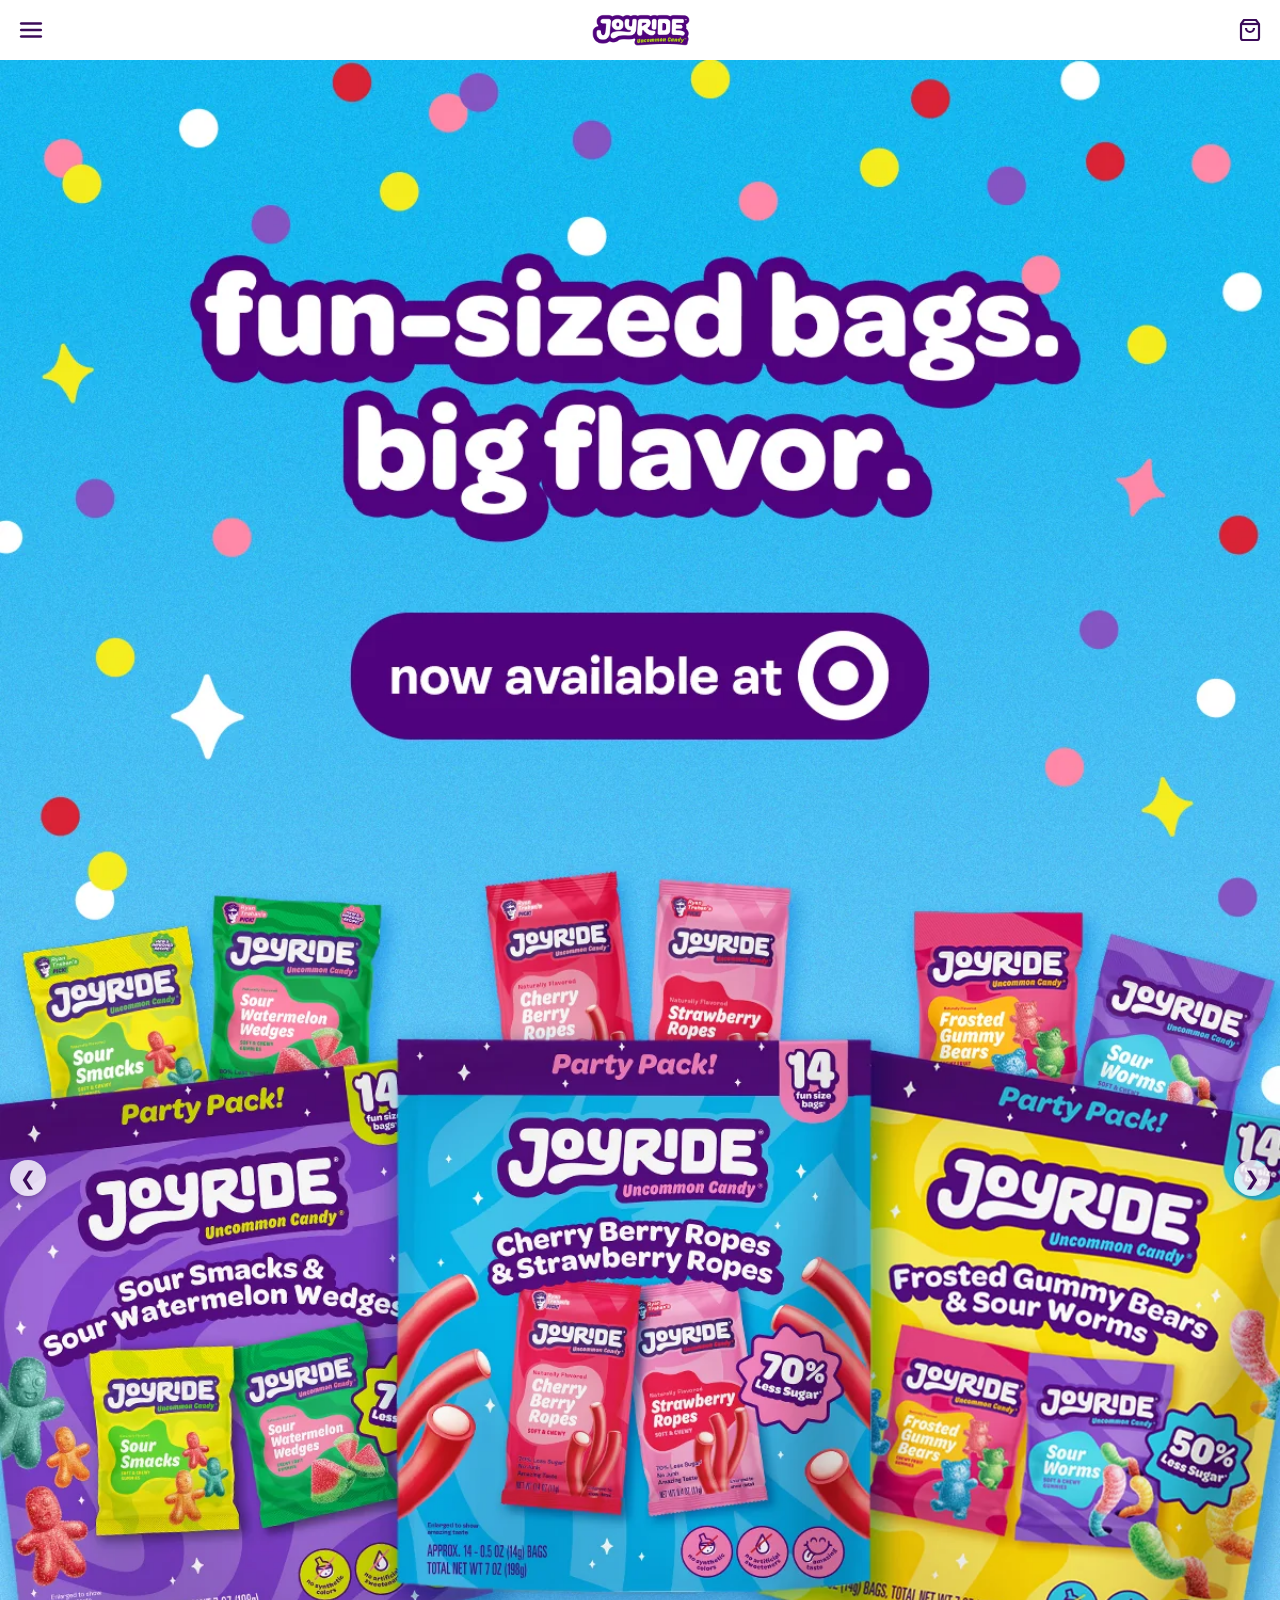
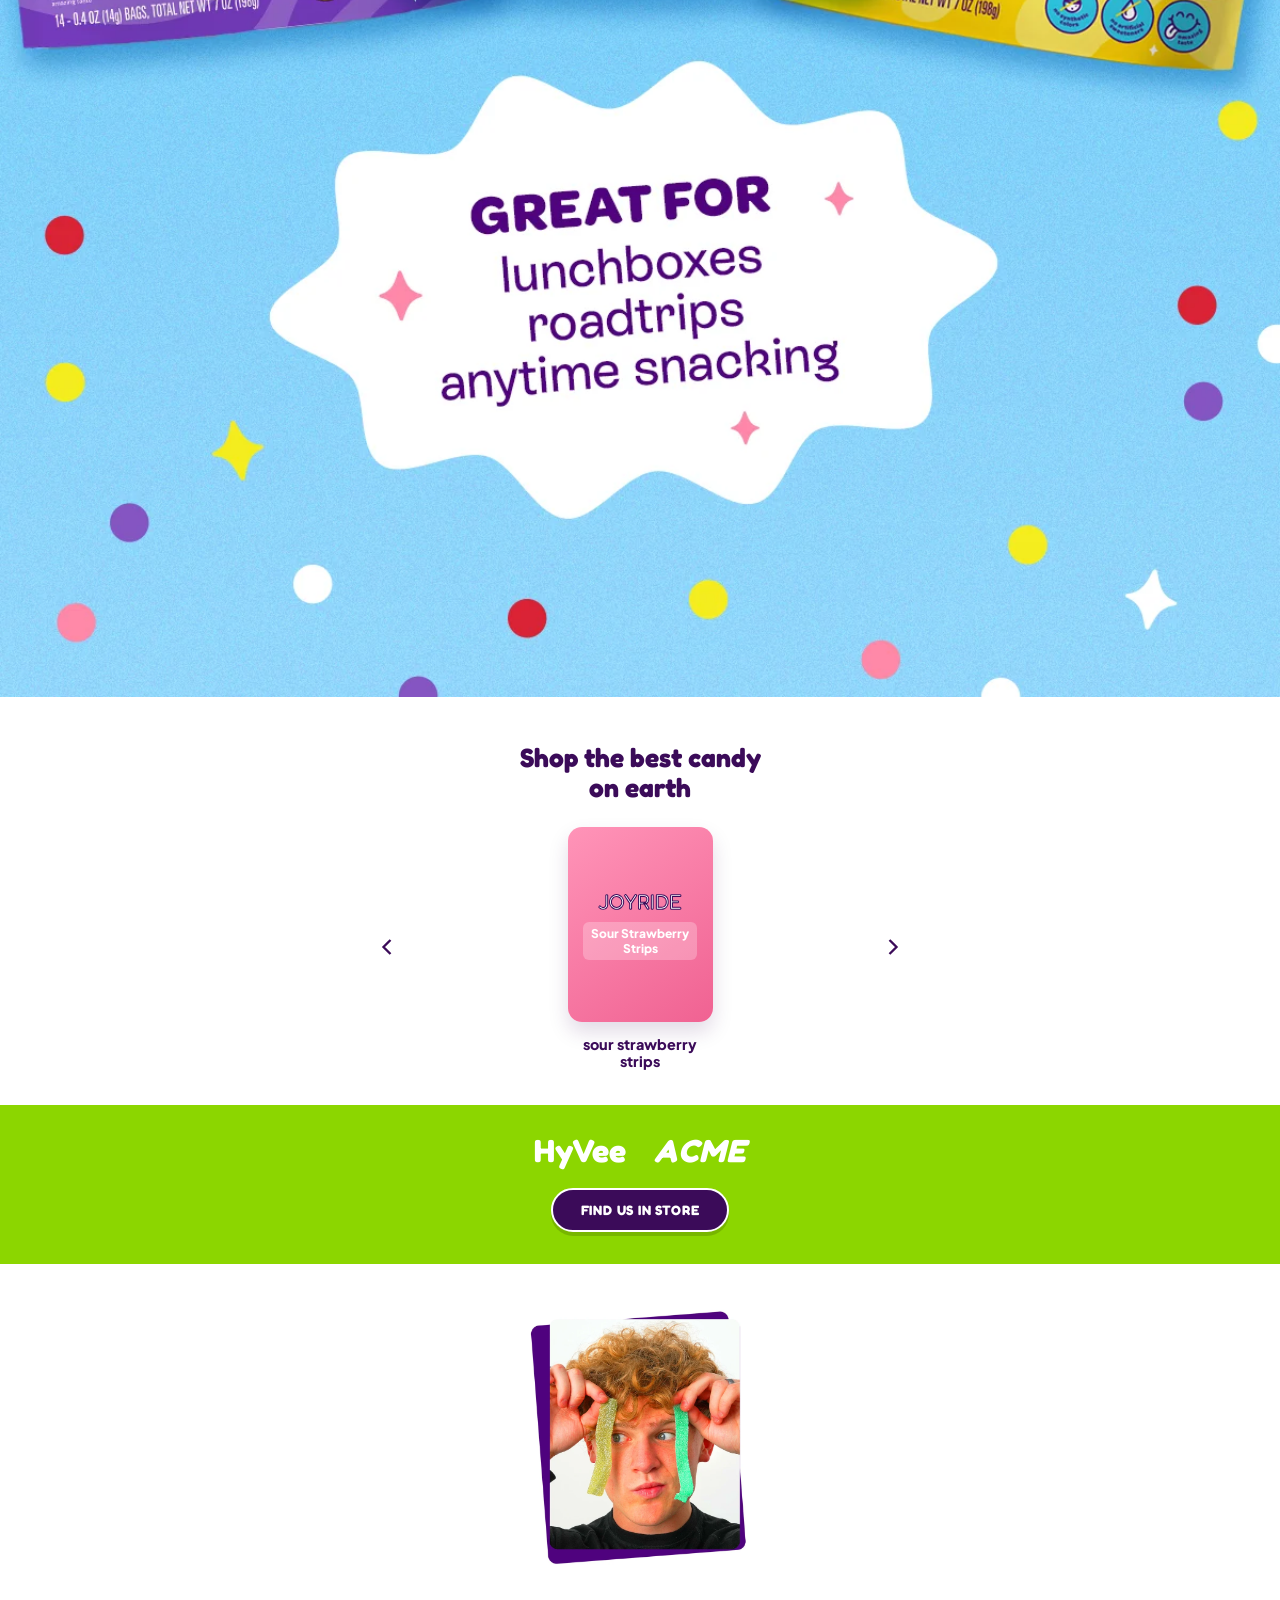
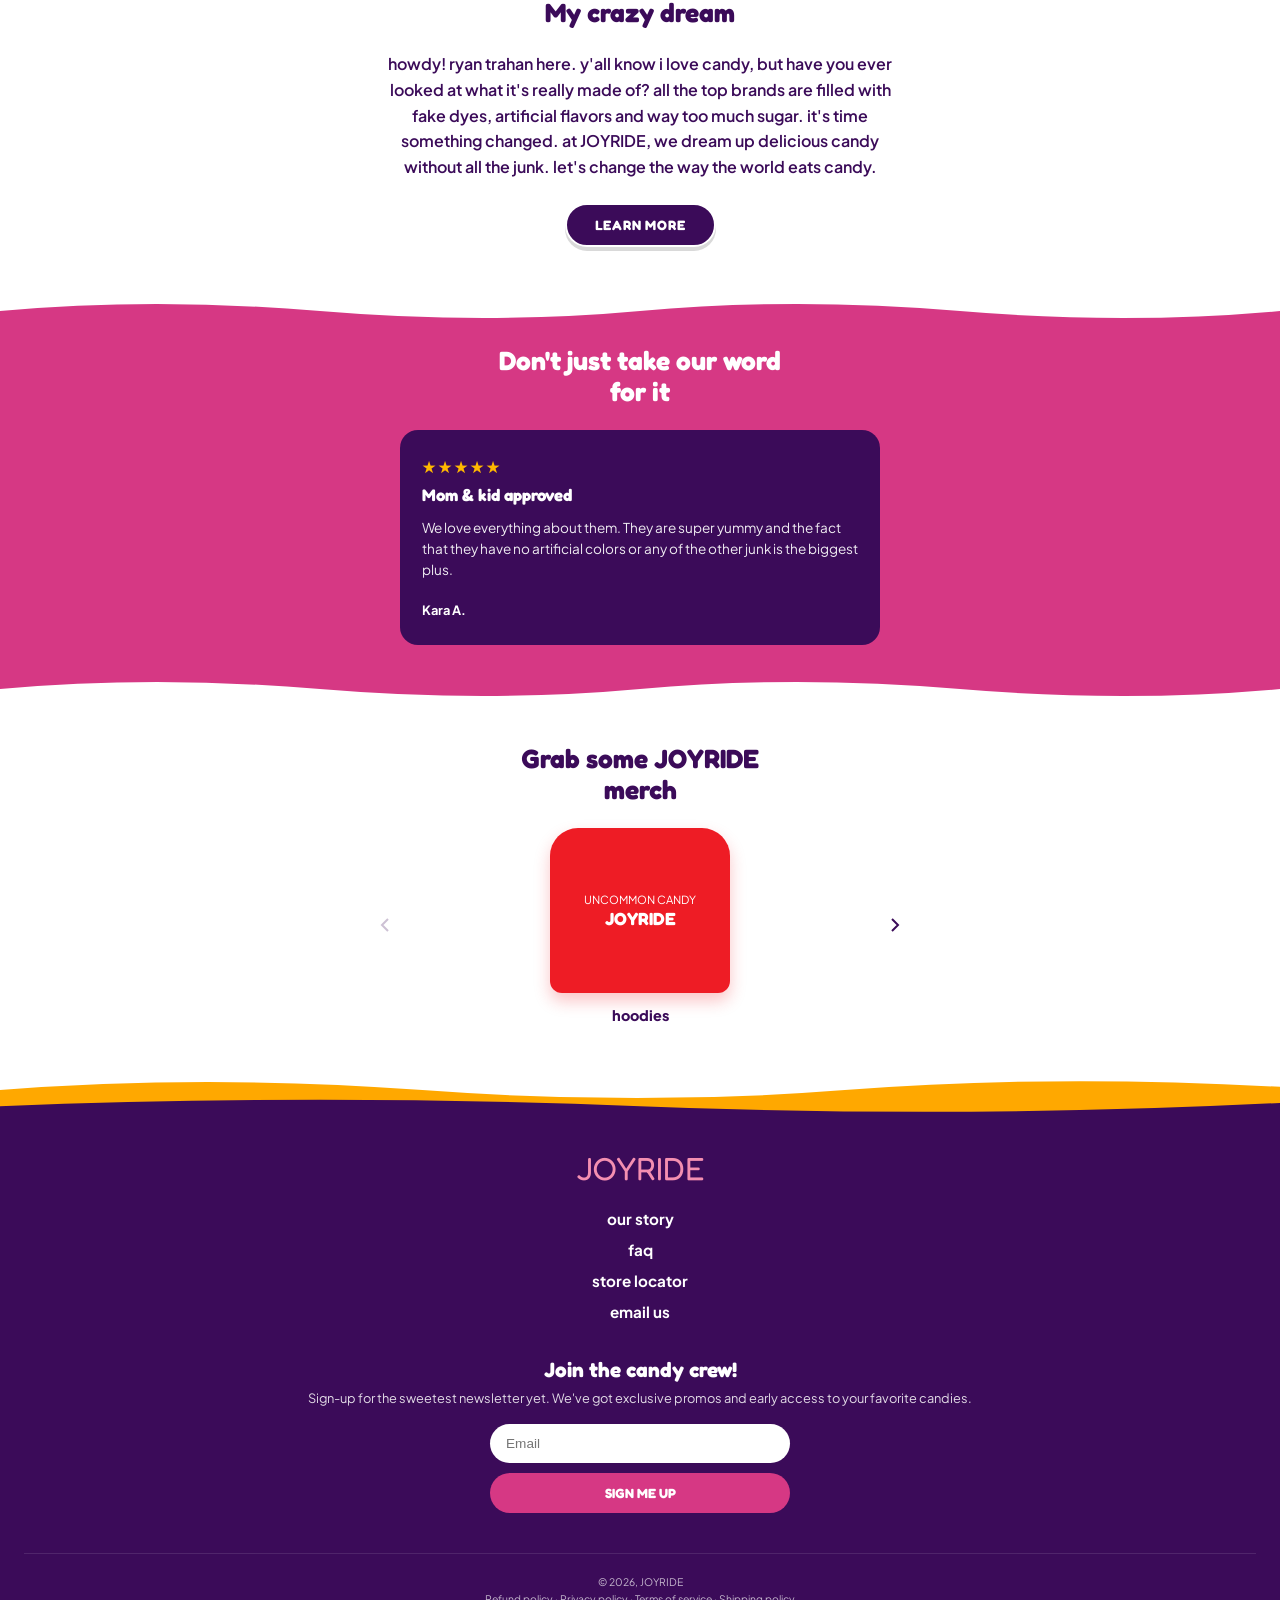
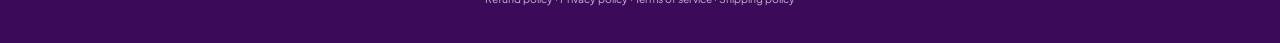
==== index.html @ 59554975 "The home page" ====
<!DOCTYPE html>
<html lang="en">
<head>
    <meta charset="UTF-8">
    <meta name="viewport" content="width=device-width, initial-scale=1.0">
    <title>JOYRIDE Uncommon Candy</title>
    <!-- Google Fonts die de dikke ronde titels en schone bodytekst benaderen -->
    <link href="https://fonts.googleapis.com/css2?family=Fredoka:wght@700;800&family=Plus+Jakarta+Sans:wght@500;600;700;800&display=swap" rel="stylesheet">
    <link rel="stylesheet" href="styles/style.css">
</head>
<body>

    <!-- 1. MOBILE HEADER -->
    <header class="header">
        <button class="icon-btn" aria-label="Open menu">
            <svg width="26" height="26" viewBox="0 0 24 24" fill="none" stroke="currentColor" stroke-width="2.5" stroke-linecap="round">
                <line x1="3" y1="6" x2="21" y2="6"></line>
                <line x1="3" y1="12" x2="21" y2="12"></line>
                <line x1="3" y1="18" x2="21" y2="18"></line>
            </svg>
        </button>

        <!-- De logo link met een afbeelding erin -->
<a href="#" class="logo">
    <img src="images/logo.webp" alt="JOYRIDE" class="logo-img">
</a>

        <button class="icon-btn" aria-label="Shopping bag">
            <svg width="24" height="24" viewBox="0 0 24 24" fill="none" stroke="currentColor" stroke-width="2.2">
                <path d="M6 2L3 6v14a2 2 0 0 0 2 2h14a2 2 0 0 0 2-2V6l-3-4z"></path>
                <line x1="3" y1="6" x2="21" y2="6"></line>
                <path d="M16 10a4 4 0 0 1-8 0"></path>
            </svg>
        </button>
    </header>

    <!-- 2. HERO CAROUSEL (Afbeeldingen) -->
<section class="hero-carousel-section">
    <div class="hero-carousel-container">
        <!-- Afbeelding 1 (heeft de class 'active' en is dus als eerste zichtbaar) -->
        <img src="images/Hero_img.webp" alt="Joyride Hero 1" class="hero-slide active">
        
        <!-- Afbeelding 2 -->
        <img src="images/hero_img2.webp" alt="Joyride Hero 2" class="hero-slide">

        <!-- Pijltjes om te klikken -->
        <button class="hero-arrow prev-arrow" onclick="moveHero(-1)">❮</button>
        <button class="hero-arrow next-arrow" onclick="moveHero(1)">❯</button>
    </div>
</section>

    <!-- 3. PRODUCT CAROUSEL ("Shop the best candy on earth") -->
    <section class="product-section">
        <h2 class="section-title">Shop the best candy<br>on earth</h2>

        <div class="carousel">
            <button class="carousel-arrow" aria-label="Previous">
                <svg width="28" height="28" viewBox="0 0 24 24" fill="none" stroke="currentColor" stroke-width="2"><polyline points="15 18 9 12 15 6"></polyline></svg>
            </button>

            <div class="product-slide">
                <!-- Vervang deze div met <img src="sour-strawberry-strips.png" alt="sour strawberry strips"> -->
                <div class="candy-bag-mockup">
                    <span class="bag-logo">JOYRIDE</span>
                    <span class="bag-flavor">Sour Strawberry<br>Strips</span>
                </div>
                <p class="product-name">sour strawberry<br>strips</p>
            </div>

            <button class="carousel-arrow" aria-label="Next">
                <svg width="28" height="28" viewBox="0 0 24 24" fill="none" stroke="currentColor" stroke-width="2"><polyline points="9 18 15 12 9 6"></polyline></svg>
            </button>
        </div>
    </section>

    <!-- 4. LIME GREEN STORE BANNER -->
    <section class="store-banner">
        <div class="store-logos">
            <span>HyVee</span>
            <span class="acme">ACME</span>
        </div>
        <a href="#" class="btn-purple">FIND US IN STORE</a>
    </section>

    <!-- 5. RYAN TRAHAN SECTION ("My crazy dream") -->
    <section class="dream-section">
        <div class="ryan-frame">
            <!-- Plaats hier de foto van Ryan met de zure matten bij zijn ogen -->
            <img src="images/ryan.webp" alt="Ryan Trahan holding candy" class="ryan-img">
        </div>

        <h2 class="section-title">My crazy dream</h2>

        <p class="dream-text">
            howdy! ryan trahan here. y'all know i love candy, but have you ever looked at what it's really made of? all the top brands are filled with fake dyes, artificial flavors and way too much sugar. it's time something changed. at JOYRIDE, we dream up delicious candy without all the junk. let's change the way the world eats candy.
        </p>

        <a href="#" class="btn-purple">LEARN MORE</a>
    </section>

    <!-- 6. MAGENTA REVIEWS SECTION MET GOLVEN -->
    <div class="wave-top-pink">
        <svg viewBox="0 0 500 50" preserveAspectRatio="none">
            <path d="M0,50 L0,25 Q60,0 125,25 T250,25 T375,25 T500,25 L500,50 Z" fill="#D63884"></path>
        </svg>
    </div>

    <section class="reviews-section">
        <h2 class="section-title white-title">Don't just take our word<br>for it</h2>

        <div class="review-card">
            <div class="stars">★★★★★</div>
            <h3>Mom & kid approved</h3>
            <p>
                We love everything about them. They are super yummy and the fact that they have no artificial colors or any of the other junk is the biggest plus.
            </p>
            <span class="reviewer-name">Kara A.</span>
        </div>
    </section>

    <div class="wave-bottom-pink">
        <svg viewBox="0 0 500 50" preserveAspectRatio="none">
            <path d="M0,0 L500,0 L500,25 Q440,50 375,25 T250,25 T125,25 T0,25 Z" fill="#D63884"></path>
        </svg>
    </div>

    <!-- 7. MERCH SECTION ("Grab some JOYRIDE merch") -->
    <section class="merch-section">
        <h2 class="section-title">Grab some JOYRIDE<br>merch</h2>

        <div class="carousel">
            <button class="carousel-arrow light-arrow" aria-label="Previous">
                <svg width="24" height="24" viewBox="0 0 24 24" fill="none" stroke="currentColor" stroke-width="2"><polyline points="15 18 9 12 15 6"></polyline></svg>
            </button>

            <div class="merch-slide">
                <!-- Vervang deze div met <img src="hoodie.png" alt="Red Joyride Hoodie"> -->
                <div class="hoodie-mockup">
                    <span>UNCOMMON CANDY<br><strong>JOYRIDE</strong></span>
                </div>
                <p class="product-name">hoodies</p>
            </div>

            <button class="carousel-arrow" aria-label="Next">
                <svg width="24" height="24" viewBox="0 0 24 24" fill="none" stroke="currentColor" stroke-width="2"><polyline points="9 18 15 12 9 6"></polyline></svg>
            </button>
        </div>
    </section>

    <!-- 8. FOOTER MET ORANJE/GELE GOLF EN PAARSE ACHTERGROND -->
    <div class="footer-waves">
        <svg viewBox="0 0 500 70" preserveAspectRatio="none">
            <path d="M0,70 L0,25 Q80,0 165,25 T330,25 T500,20 L500,70 Z" fill="#FFA800"></path>
            <path d="M0,70 L0,50 Q125,30 250,50 T500,45 L500,70 Z" fill="#3B0B59"></path>
        </svg>
    </div>

    <footer class="footer">
        <div class="footer-content">
            <div class="footer-logo">JOYRIDE</div>
            <ul class="footer-nav">
                <li><a href="#">our story</a></li>
                <li><a href="#">faq</a></li>
                <li><a href="#">store locator</a></li>
                <li><a href="#">email us</a></li>
            </ul>

            <div class="newsletter-box">
                <h3>Join the candy crew!</h3>
                <p>Sign-up for the sweetest newsletter yet. We've got exclusive promos and early access to your favorite candies.</p>
                <div class="newsletter-input">
                    <input type="email" placeholder="Email">
                    <button type="button">SIGN ME UP</button>
                </div>
            </div>
        </div>

        <div class="footer-legal">
            <p>© 2026, JOYRIDE</p>
            <p>Refund policy · Privacy policy · Terms of service · Shipping policy</p>
        </div>
    </footer>
<script src="scripts/script.js"></script>
</body>
</html>
---- styles/style.css ----
/* ==========================================
   VARIABELEN (Exacte kleuren uit screenshot)
   ========================================== */
:root {
    --purple: #3B0B59;       /* De dieppaarse hoofdkleur */
    --hero-blue: #6AD1F7;    /* Helderblauw van de bovenste sectie */
    --lime-green: #8CD600;   /* Felgroene balk */
    --magenta: #D63884;      /* Roze/magenta review sectie */
    --orange-wave: #FFA800;  /* Oranje/gele golf boven de footer */
    --pink-bag: #F48FB1;     /* Roze snoepzakje */
    --hoodie-red: #EE1C25;   /* Rode hoodie */
    --white: #FFFFFF;
}

/* ==========================================
   BASIS & RESET (MOBILE FIRST: 375px basis)
   ========================================== */
* {
    margin: 0;
    padding: 0;
    box-sizing: border-box;
}

body {
    font-family: 'Plus Jakarta Sans', sans-serif;
    background-color: var(--white);
    color: var(--purple);
    overflow-x: hidden;
    text-align: center;
}

h1, h2, h3, .logo, .footer-logo {
    font-family: 'Fredoka', sans-serif;
}

.section-title {
    font-size: 1.65rem;
    line-height: 1.15;
    font-weight: 800;
    color: var(--purple);
    margin-bottom: 24px;
}

.white-title {
    color: var(--white);
}

/* Paarse knoppen met witte rand + harde schaduw */
.btn-purple {
    display: inline-block;
    background-color: var(--purple);
    color: var(--white);
    font-family: 'Fredoka', sans-serif;
    font-size: 0.85rem;
    font-weight: 700;
    letter-spacing: 0.8px;
    text-decoration: none;
    padding: 12px 28px;
    border-radius: 99px;
    border: 2px solid var(--white);
    box-shadow: 0 4px 0 rgba(0, 0, 0, 0.15);
    text-transform: uppercase;
}

/* ==========================================
   1. HEADER
   ========================================== */
.header {
    display: flex;
    justify-content: space-between;
    align-items: center;
    padding: 14px 18px;
    background-color: var(--white);
    position: sticky;
    top: 0;
    z-index: 100;
}

.icon-btn {
    background: none;
    border: none;
    color: var(--purple);
    cursor: pointer;
    display: flex;
    align-items: center;
}

.logo {
    display: inline-block;
    text-decoration: none;
}

.logo-img {
    height: 32px; /* Pas dit getal aan om het logo groter of kleiner te maken */
    width: auto;
    display: block;
}

/* ==========================================
   2. HERO CAROUSEL
   ========================================== */
.hero-carousel-section {
    width: 100%;
    background-color: var(--hero-blue);
}

.hero-carousel-container {
    position: relative;
    width: 100%;
    overflow: hidden; /* Zorgt dat er niks buiten het blok valt */
}

.hero-slide {
    width: 100%;
    height: auto;
    display: none; /* Standaard verbergen we de afbeeldingen */
}

.hero-slide.active {
    display: block; /* Alleen de afbeelding met de 'active' class wordt getoond */
}

/* Knoppen opmaken en positioneren */
.hero-arrow {
    position: absolute;
    top: 50%;
    transform: translateY(-50%); /* Zet ze exact in het verticale midden */
    background: rgba(255, 255, 255, 0.8); /* Licht transparante witte achtergrond */
    color: var(--purple);
    border: none;
    border-radius: 50%;
    width: 36px;
    height: 36px;
    font-size: 1.2rem;
    cursor: pointer;
    display: flex;
    align-items: center;
    justify-content: center;
    box-shadow: 0 2px 5px rgba(0,0,0,0.2);
}

.prev-arrow { left: 10px; }
.next-arrow { right: 10px; }

/* ==========================================
   3. PRODUCT SLIDER SECTION
   ========================================== */
.product-section {
    padding: 45px 16px 35px;
}

.carousel {
    display: flex;
    align-items: center;
    justify-content: space-between;
    max-width: 340px;
    margin: 0 auto;
}

.carousel-arrow {
    background: none;
    border: none;
    color: var(--purple);
    cursor: pointer;
    padding: 8px;
}

.candy-bag-mockup {
    width: 145px;
    height: 195px;
    background: linear-gradient(145deg, #FF94B8, #F06292);
    border-radius: 14px;
    margin: 0 auto 14px;
    display: flex;
    flex-direction: column;
    justify-content: center;
    align-items: center;
    color: var(--white);
    box-shadow: 0 10px 20px rgba(59, 11, 89, 0.15);
    padding: 12px;
}

.bag-logo {
    font-family: 'Fredoka', sans-serif;
    font-size: 1.3rem;
    -webkit-text-stroke: 1px var(--purple);
    margin-bottom: 8px;
}

.bag-flavor {
    font-size: 0.75rem;
    font-weight: 800;
    background: rgba(255,255,255,0.25);
    padding: 4px 8px;
    border-radius: 6px;
}

.product-name {
    font-weight: 800;
    font-size: 0.9rem;
    line-height: 1.2;
    color: var(--purple);
}

/* ==========================================
   4. LIME GREEN STORE BANNER
   ========================================== */
.store-banner {
    background-color: var(--lime-green);
    padding: 26px 16px 32px;
}

.store-logos {
    display: flex;
    justify-content: center;
    align-items: center;
    gap: 28px;
    color: var(--white);
    font-family: 'Fredoka', sans-serif;
    font-size: 2rem;
    font-weight: 800;
    margin-bottom: 18px;
}

.store-logos .acme {
    font-style: italic;
    letter-spacing: 1px;
}

/* ==========================================
   5. RYAN TRAHAN ("My crazy dream")
   ========================================== */
.dream-section {
    padding: 45px 24px 50px;
}

.ryan-frame {
    width: 230px;
    height: 260px;
    margin: 0 auto 28px;
    border-radius: 16px;
    overflow: hidden;
}

.ryan-img {
    width: 100%;
    height: 100%;
    object-fit: cover;
}

.dream-text {
    font-size: 0.88rem;
    line-height: 1.6;
    font-weight: 600;
    color: var(--purple);
    max-width: 310px;
    margin: 0 auto 24px;
}

/* ==========================================
   6. MAGENTA REVIEWS MET GOLVEN
   ========================================== */
.wave-top-pink svg,
.wave-bottom-pink svg {
    display: block;
    width: 100%;
    height: 28px;
}

.reviews-section {
    background-color: var(--magenta);
    padding: 20px 20px 30px;
}

.review-card {
    background-color: var(--purple);
    color: var(--white);
    text-align: left;
    padding: 26px 22px;
    border-radius: 18px;
    max-width: 330px;
    margin: 0 auto;
}

.stars {
    color: #FFB800;
    font-size: 1rem;
    letter-spacing: 2px;
    margin-bottom: 8px;
}

.review-card h3 {
    font-size: 1.05rem;
    margin-bottom: 12px;
}

.review-card p {
    font-size: 0.85rem;
    line-height: 1.55;
    margin-bottom: 18px;
    opacity: 0.92;
}

.reviewer-name {
    font-size: 0.8rem;
    font-weight: 700;
}

/* ==========================================
   7. MERCH SECTION ("Grab some JOYRIDE merch")
   ========================================== */
.merch-section {
    padding: 40px 16px 50px;
}

.light-arrow {
    opacity: 0.25;
}

.hoodie-mockup {
    width: 180px;
    height: 165px;
    background-color: var(--hoodie-red);
    border-radius: 28px 28px 12px 12px;
    margin: 0 auto 14px;
    display: flex;
    align-items: center;
    justify-content: center;
    color: var(--white);
    font-size: 0.7rem;
    padding: 15px;
    box-shadow: 0 8px 16px rgba(238, 28, 37, 0.25);
}

.hoodie-mockup strong {
    font-family: 'Fredoka', sans-serif;
    font-size: 1.1rem;
    display: block;
    margin-top: 2px;
}

/* ==========================================
   8. FOOTER (Oranje golf + Dieppaars)
   ========================================== */
.footer-waves svg {
    display: block;
    width: 100%;
    height: 45px;
}

.footer {
    background-color: var(--purple);
    color: var(--white);
    padding: 30px 24px 35px;
}

.footer-logo {
    font-size: 2rem;
    color: #F48FB1;
    margin-bottom: 20px;
}

.footer-nav {
    list-style: none;
    margin-bottom: 35px;
}

.footer-nav li {
    margin-bottom: 10px;
}

.footer-nav a {
    color: var(--white);
    text-decoration: none;
    font-weight: 700;
    font-size: 0.95rem;
}

.newsletter-box h3 {
    font-size: 1.3rem;
    margin-bottom: 8px;
}

.newsletter-box p {
    font-size: 0.8rem;
    opacity: 0.85;
    margin-bottom: 16px;
    line-height: 1.4;
}

.newsletter-input {
    display: flex;
    flex-direction: column;
    gap: 10px;
    max-width: 300px;
    margin: 0 auto 40px;
}

.newsletter-input input {
    padding: 12px 16px;
    border-radius: 99px;
    border: none;
    font-size: 0.85rem;
}

.newsletter-input button {
    background-color: var(--magenta);
    color: var(--white);
    border: none;
    padding: 12px;
    border-radius: 99px;
    font-family: 'Fredoka', sans-serif;
    font-weight: 700;
    cursor: pointer;
}

.footer-legal {
    font-size: 0.65rem;
    opacity: 0.7;
    line-height: 1.6;
    border-top: 1px solid rgba(255, 255, 255, 0.15);
    padding-top: 20px;
}

/* ==========================================
   DESKTOP / TABLET UITBREIDING (Mobile-First!)
   ========================================== */
@media (min-width: 768px) {
    .hero-title {
        font-size: 3.4rem;
    }

    .pack-card {
        width: 150px;
        height: 195px;
    }

    .carousel {
        max-width: 550px;
    }

    .dream-text {
        max-width: 520px;
        font-size: 1rem;
    }

    .review-card {
        max-width: 480px;
    }
}
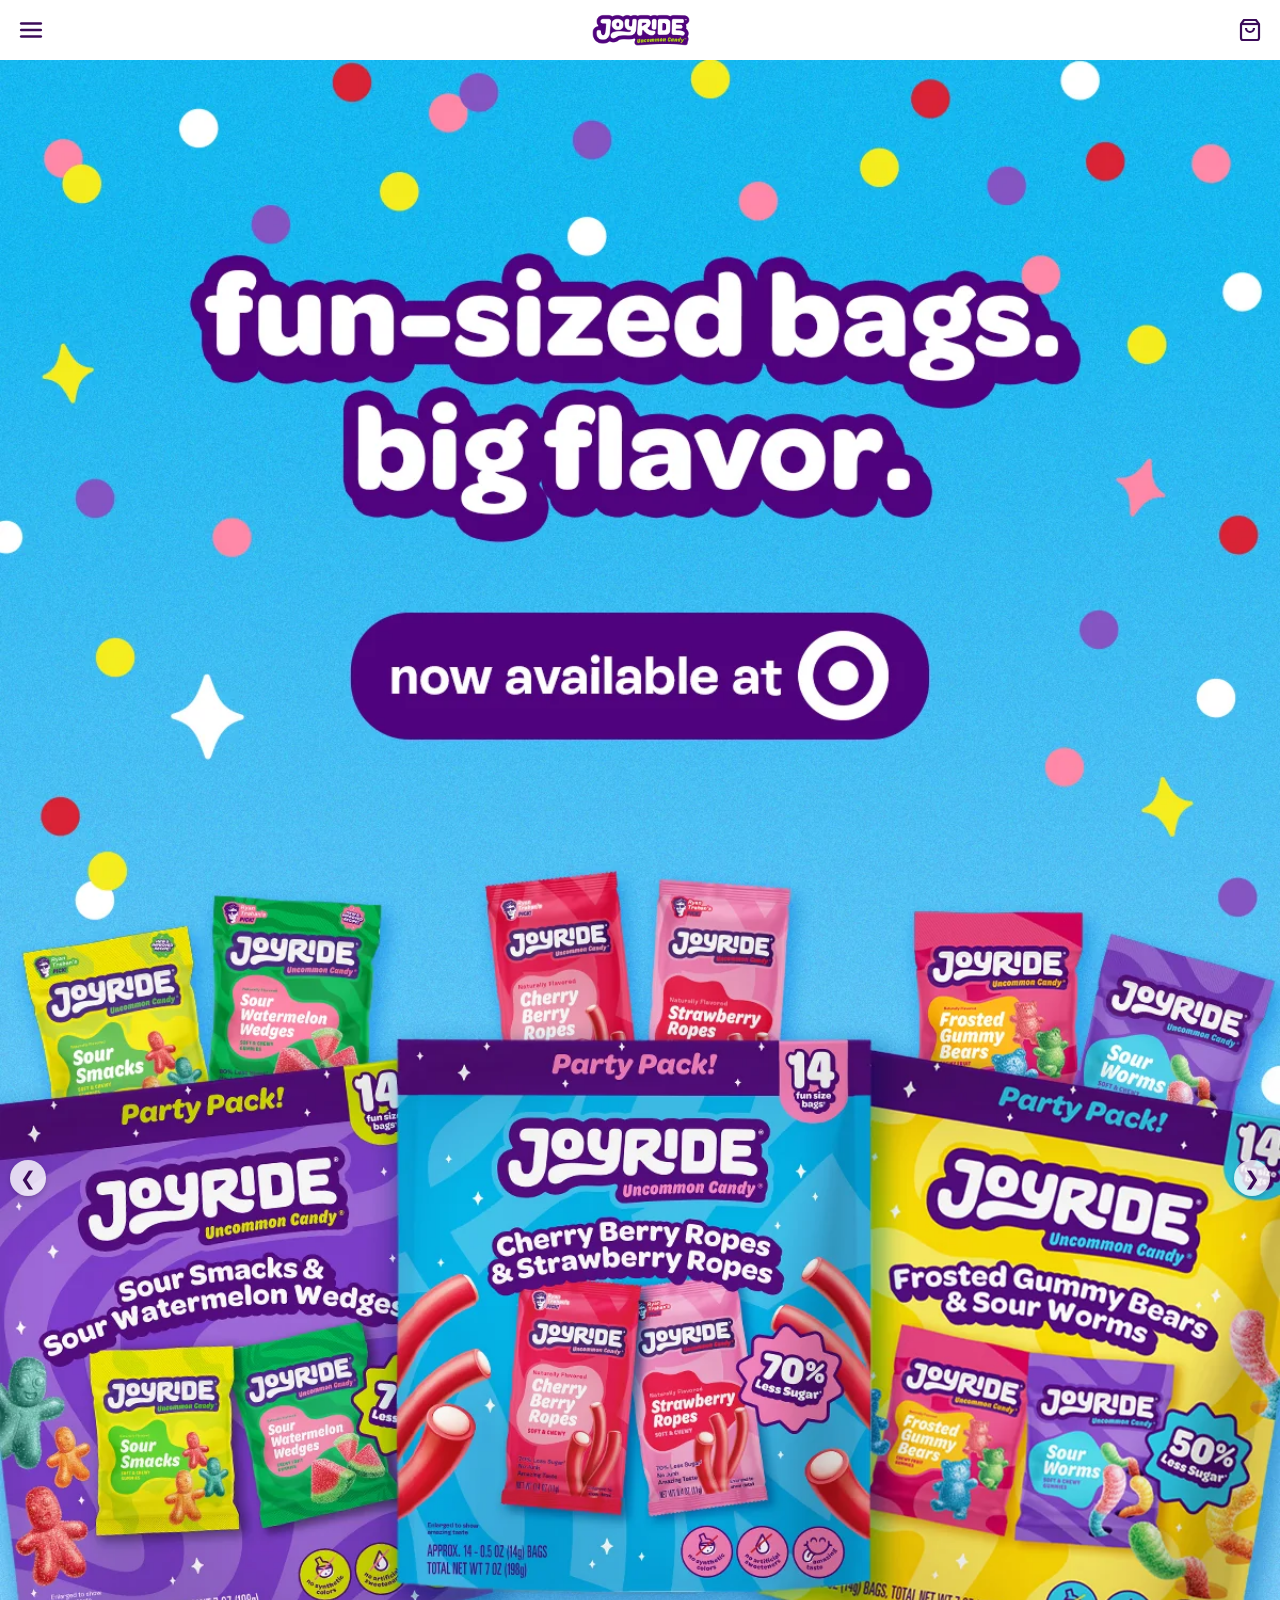
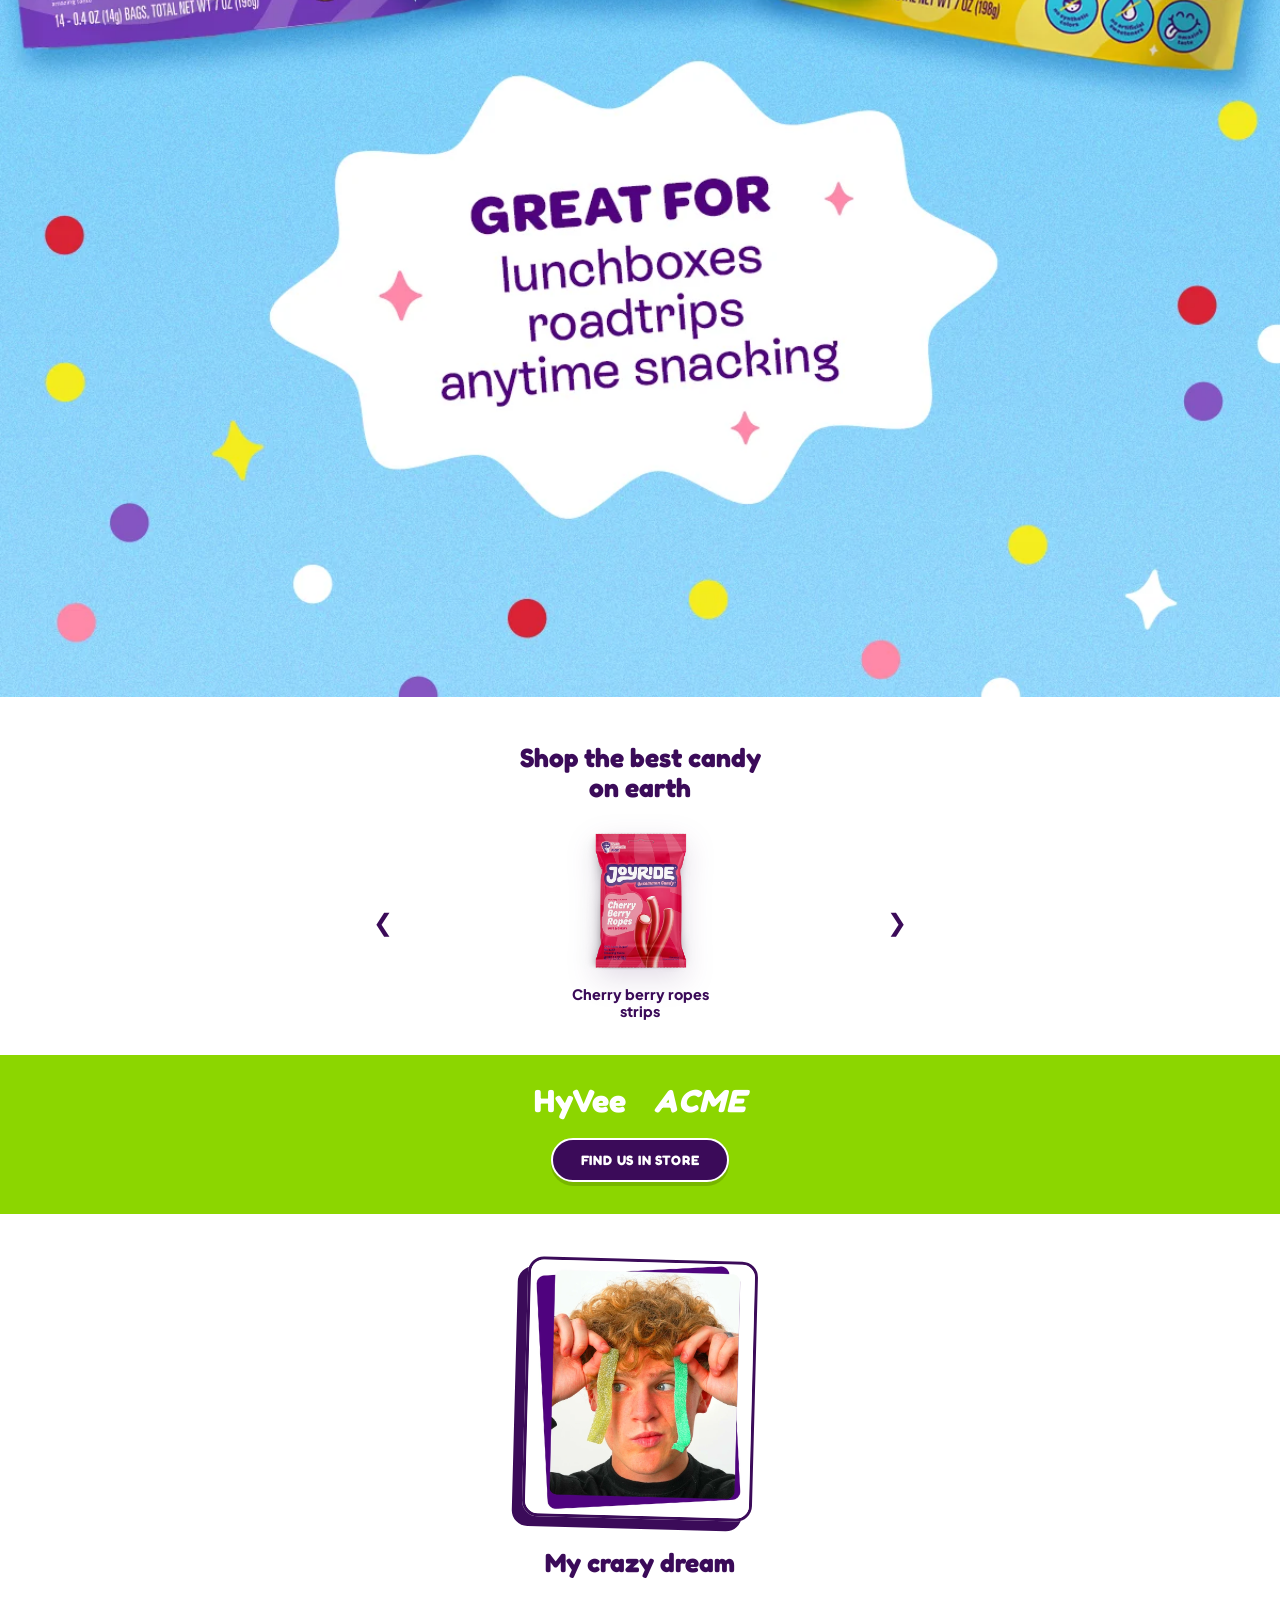
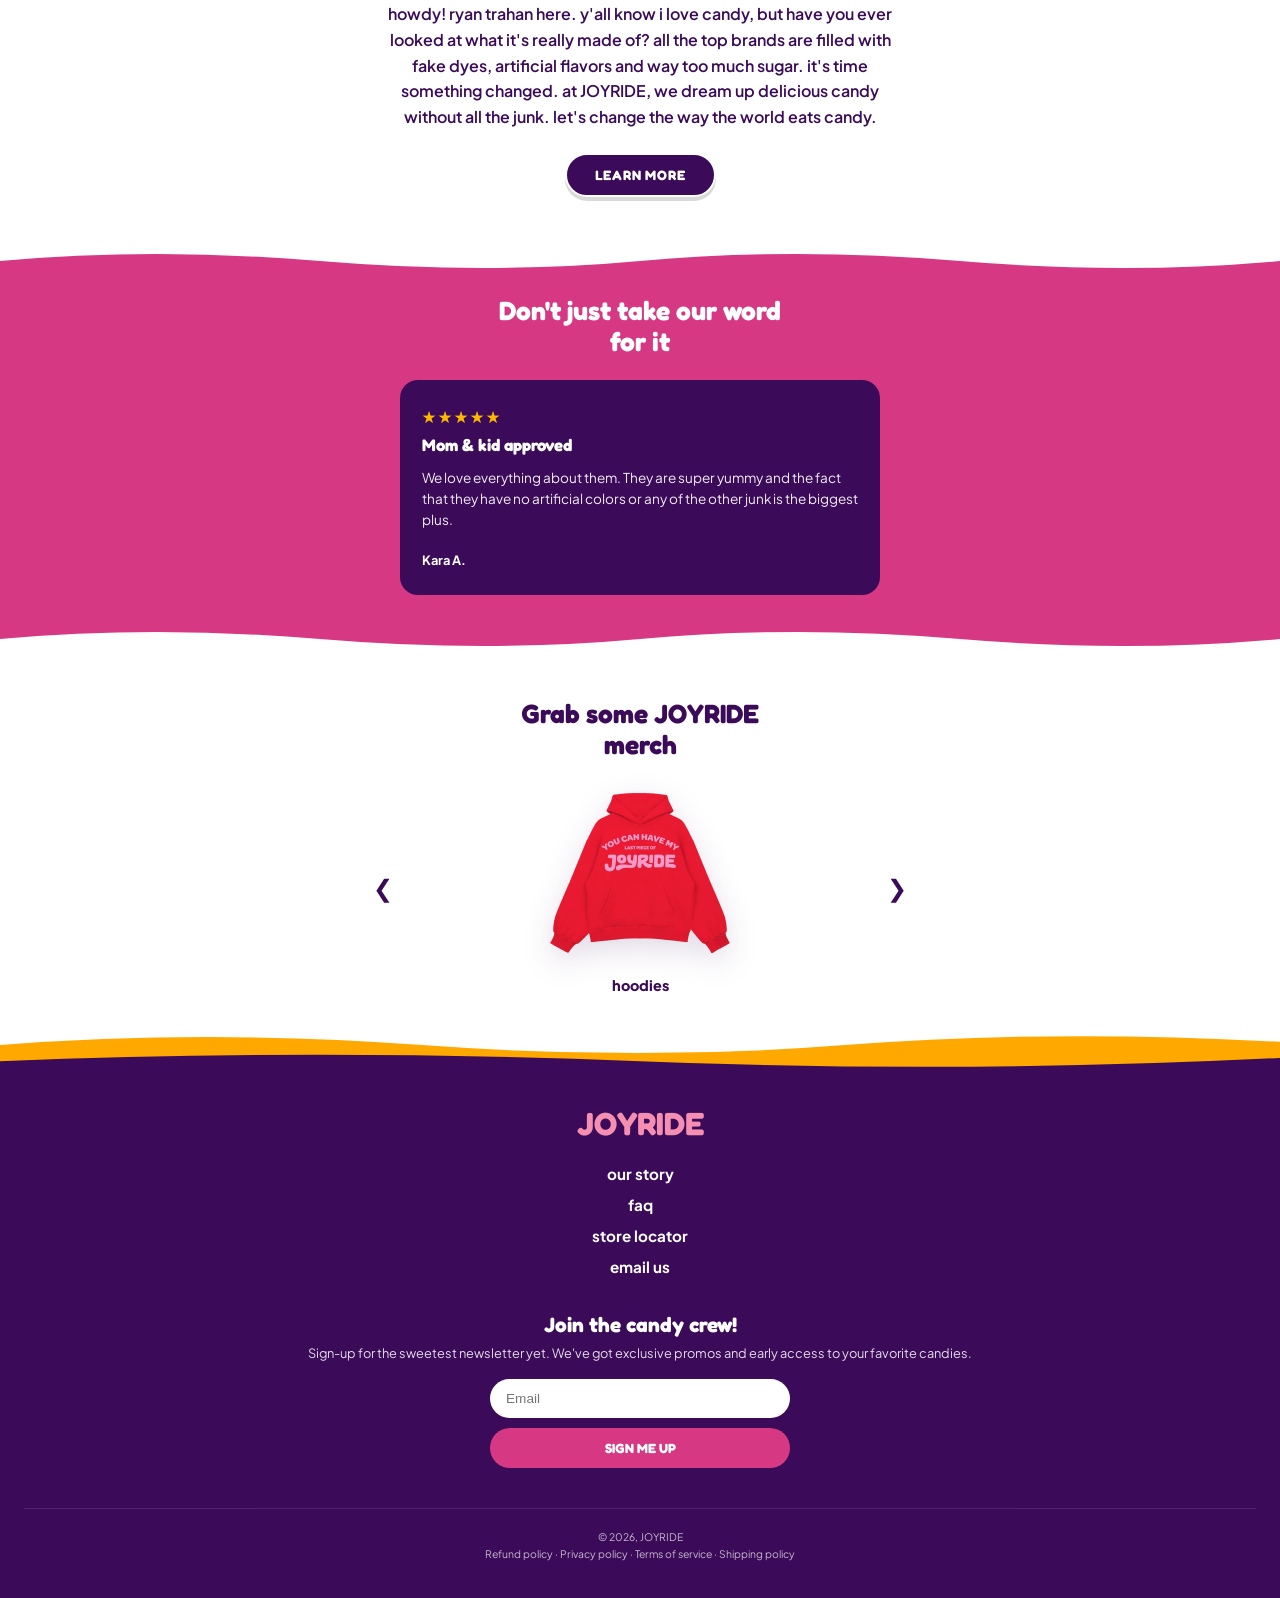
==== commit c594b3d1: "Home pagina beter" ====
--- a/index.html
+++ b/index.html
@@ -11,143 +11,130 @@
 <body>
 
     <!-- 1. MOBILE HEADER -->
-    <header class="header">
-        <button class="icon-btn" aria-label="Open menu">
-            <svg width="26" height="26" viewBox="0 0 24 24" fill="none" stroke="currentColor" stroke-width="2.5" stroke-linecap="round">
-                <line x1="3" y1="6" x2="21" y2="6"></line>
-                <line x1="3" y1="12" x2="21" y2="12"></line>
-                <line x1="3" y1="18" x2="21" y2="18"></line>
-            </svg>
+    <header class="site-header">
+        <button aria-label="Open menu">
+            <svg width="26" height="26" viewBox="0 0 24 24" fill="none" stroke="currentColor" stroke-width="2.5" stroke-linecap="round"><line x1="3" y1="6" x2="21" y2="6"></line><line x1="3" y1="12" x2="21" y2="12"></line><line x1="3" y1="18" x2="21" y2="18"></line></svg>
         </button>
 
-        <!-- De logo link met een afbeelding erin -->
-<a href="#" class="logo">
-    <img src="images/logo.webp" alt="JOYRIDE" class="logo-img">
-</a>
+        <a href="#">
+            <img src="images/logo.webp" alt="JOYRIDE">
+        </a>
 
-        <button class="icon-btn" aria-label="Shopping bag">
-            <svg width="24" height="24" viewBox="0 0 24 24" fill="none" stroke="currentColor" stroke-width="2.2">
-                <path d="M6 2L3 6v14a2 2 0 0 0 2 2h14a2 2 0 0 0 2-2V6l-3-4z"></path>
-                <line x1="3" y1="6" x2="21" y2="6"></line>
-                <path d="M16 10a4 4 0 0 1-8 0"></path>
-            </svg>
+        <button aria-label="Shopping bag">
+            <svg width="24" height="24" viewBox="0 0 24 24" fill="none" stroke="currentColor" stroke-width="2.2"><path d="M6 2L3 6v14a2 2 0 0 0 2 2h14a2 2 0 0 0 2-2V6l-3-4z"></path><line x1="3" y1="6" x2="21" y2="6"></line><path d="M16 10a4 4 0 0 1-8 0"></path></svg>
         </button>
     </header>
 
-    <!-- 2. HERO CAROUSEL (Afbeeldingen) -->
-<section class="hero-carousel-section">
-    <div class="hero-carousel-container">
-        <!-- Afbeelding 1 (heeft de class 'active' en is dus als eerste zichtbaar) -->
-        <img src="images/Hero_img.webp" alt="Joyride Hero 1" class="hero-slide active">
-        
-        <!-- Afbeelding 2 -->
-        <img src="images/hero_img2.webp" alt="Joyride Hero 2" class="hero-slide">
+    <!-- 2. HERO CAROUSEL -->
+    <section class="hero-carousel">
+        <div>
+            <img src="images/Hero_img.webp" alt="Joyride Hero 1" class="slide active">
+            <img src="images/hero_img2.webp" alt="Joyride Hero 2" class="slide">
 
-        <!-- Pijltjes om te klikken -->
-        <button class="hero-arrow prev-arrow" onclick="moveHero(-1)">❮</button>
-        <button class="hero-arrow next-arrow" onclick="moveHero(1)">❯</button>
-    </div>
-</section>
+            <button class="prev" onclick="moveHero(-1)">❮</button>
+            <button class="next" onclick="moveHero(1)">❯</button>
+        </div>
+    </section>
 
-    <!-- 3. PRODUCT CAROUSEL ("Shop the best candy on earth") -->
+    <!-- 3. PRODUCT CAROUSEL -->
     <section class="product-section">
-        <h2 class="section-title">Shop the best candy<br>on earth</h2>
+        <h2>Shop the best candy<br>on earth</h2>
 
-        <div class="carousel">
-            <button class="carousel-arrow" aria-label="Previous">
-                <svg width="28" height="28" viewBox="0 0 24 24" fill="none" stroke="currentColor" stroke-width="2"><polyline points="15 18 9 12 15 6"></polyline></svg>
-            </button>
+        <div>
+            <button onclick="moveProduct(-1)">❮</button>
 
-            <div class="product-slide">
-                <!-- Vervang deze div met <img src="sour-strawberry-strips.png" alt="sour strawberry strips"> -->
-                <div class="candy-bag-mockup">
-                    <span class="bag-logo">JOYRIDE</span>
-                    <span class="bag-flavor">Sour Strawberry<br>Strips</span>
-                </div>
-                <p class="product-name">sour strawberry<br>strips</p>
+            <div class="slide active">
+                <img src="images/CherryBerry.webp" alt="Cherry berry ropes">
+                <p>Cherry berry ropes<br>strips</p>
             </div>
 
-            <button class="carousel-arrow" aria-label="Next">
-                <svg width="28" height="28" viewBox="0 0 24 24" fill="none" stroke="currentColor" stroke-width="2"><polyline points="9 18 15 12 9 6"></polyline></svg>
-            </button>
+            <div class="slide">
+                <img src="images/Watermelon.webp" alt="Sour watermelon wedges">
+                <p>Sour watermelon wedges<br>strips</p>
+            </div>
+
+            <div class="slide">
+                <img src="images/SourStrips.webp" alt="Sour blue raspberry strips">
+                <p>Sour blue raspberry strips<br>bears</p>
+            </div>
+
+            <button onclick="moveProduct(1)">❯</button>
         </div>
     </section>
 
     <!-- 4. LIME GREEN STORE BANNER -->
     <section class="store-banner">
-        <div class="store-logos">
+        <div>
             <span>HyVee</span>
             <span class="acme">ACME</span>
         </div>
         <a href="#" class="btn-purple">FIND US IN STORE</a>
     </section>
 
-    <!-- 5. RYAN TRAHAN SECTION ("My crazy dream") -->
+    <!-- 5. RYAN TRAHAN SECTION -->
     <section class="dream-section">
-        <div class="ryan-frame">
-            <!-- Plaats hier de foto van Ryan met de zure matten bij zijn ogen -->
-            <img src="images/ryan.webp" alt="Ryan Trahan holding candy" class="ryan-img">
+        <div class="frame">
+            <img src="images/ryan.webp" alt="Ryan Trahan holding candy">
         </div>
 
-        <h2 class="section-title">My crazy dream</h2>
-
-        <p class="dream-text">
+        <h2>My crazy dream</h2>
+        <p>
             howdy! ryan trahan here. y'all know i love candy, but have you ever looked at what it's really made of? all the top brands are filled with fake dyes, artificial flavors and way too much sugar. it's time something changed. at JOYRIDE, we dream up delicious candy without all the junk. let's change the way the world eats candy.
         </p>
 
         <a href="#" class="btn-purple">LEARN MORE</a>
     </section>
 
-    <!-- 6. MAGENTA REVIEWS SECTION MET GOLVEN -->
-    <div class="wave-top-pink">
-        <svg viewBox="0 0 500 50" preserveAspectRatio="none">
-            <path d="M0,50 L0,25 Q60,0 125,25 T250,25 T375,25 T500,25 L500,50 Z" fill="#D63884"></path>
-        </svg>
+    <!-- 6. MAGENTA REVIEWS SECTION -->
+    <div class="wave-top">
+        <svg viewBox="0 0 500 50" preserveAspectRatio="none"><path d="M0,50 L0,25 Q60,0 125,25 T250,25 T375,25 T500,25 L500,50 Z" fill="#D63884"></path></svg>
     </div>
 
     <section class="reviews-section">
-        <h2 class="section-title white-title">Don't just take our word<br>for it</h2>
+        <h2>Don't just take our word<br>for it</h2>
 
-        <div class="review-card">
-            <div class="stars">★★★★★</div>
+        <div>
+            <span>★★★★★</span>
             <h3>Mom & kid approved</h3>
-            <p>
-                We love everything about them. They are super yummy and the fact that they have no artificial colors or any of the other junk is the biggest plus.
-            </p>
-            <span class="reviewer-name">Kara A.</span>
+            <p>We love everything about them. They are super yummy and the fact that they have no artificial colors or any of the other junk is the biggest plus.</p>
+            <strong>Kara A.</strong>
         </div>
     </section>
 
-    <div class="wave-bottom-pink">
-        <svg viewBox="0 0 500 50" preserveAspectRatio="none">
-            <path d="M0,0 L500,0 L500,25 Q440,50 375,25 T250,25 T125,25 T0,25 Z" fill="#D63884"></path>
-        </svg>
+    <div class="wave-bottom">
+        <svg viewBox="0 0 500 50" preserveAspectRatio="none"><path d="M0,0 L500,0 L500,25 Q440,50 375,25 T250,25 T125,25 T0,25 Z" fill="#D63884"></path></svg>
     </div>
 
-    <!-- 7. MERCH SECTION ("Grab some JOYRIDE merch") -->
+    <!-- 7. MERCH SECTION -->
     <section class="merch-section">
-        <h2 class="section-title">Grab some JOYRIDE<br>merch</h2>
+        <h2>Grab some JOYRIDE<br>merch</h2>
 
-        <div class="carousel">
-            <button class="carousel-arrow light-arrow" aria-label="Previous">
-                <svg width="24" height="24" viewBox="0 0 24 24" fill="none" stroke="currentColor" stroke-width="2"><polyline points="15 18 9 12 15 6"></polyline></svg>
-            </button>
+        <div>
+            <button onclick="moveMerch(-1)">❮</button>
 
-            <div class="merch-slide">
-                <!-- Vervang deze div met <img src="hoodie.png" alt="Red Joyride Hoodie"> -->
-                <div class="hoodie-mockup">
-                    <span>UNCOMMON CANDY<br><strong>JOYRIDE</strong></span>
-                </div>
-                <p class="product-name">hoodies</p>
+            <!-- Slide 1 (active = standaard zichtbaar) -->
+            <div class="slide active">
+                <img src="images/Trui.webp" alt="Joyride Hoodie">
+                <p>hoodies</p>
             </div>
 
-            <button class="carousel-arrow" aria-label="Next">
-                <svg width="24" height="24" viewBox="0 0 24 24" fill="none" stroke="currentColor" stroke-width="2"><polyline points="9 18 15 12 9 6"></polyline></svg>
-            </button>
+            <!-- Slide 2 -->
+            <div class="slide">
+                <img src="images/shirt.webp" alt="Joyride Tee">
+                <p>tees</p>
+            </div>
+
+            <!-- Slide 3 -->
+            <div class="slide">
+                <img src="images/pet.webp" alt="Joyride Hat">
+                <p>hats</p>
+            </div>
+
+            <button onclick="moveMerch(1)">❯</button>
         </div>
     </section>
 
-    <!-- 8. FOOTER MET ORANJE/GELE GOLF EN PAARSE ACHTERGROND -->
+    <!-- 8. FOOTER -->
     <div class="footer-waves">
         <svg viewBox="0 0 500 70" preserveAspectRatio="none">
             <path d="M0,70 L0,25 Q80,0 165,25 T330,25 T500,20 L500,70 Z" fill="#FFA800"></path>
@@ -155,31 +142,30 @@
         </svg>
     </div>
 
-    <footer class="footer">
-        <div class="footer-content">
-            <div class="footer-logo">JOYRIDE</div>
-            <ul class="footer-nav">
+    <footer class="site-footer">
+        <div>
+            <h3>JOYRIDE</h3>
+            <ul>
                 <li><a href="#">our story</a></li>
                 <li><a href="#">faq</a></li>
                 <li><a href="#">store locator</a></li>
                 <li><a href="#">email us</a></li>
             </ul>
 
-            <div class="newsletter-box">
-                <h3>Join the candy crew!</h3>
+            <form>
+                <h4>Join the candy crew!</h4>
                 <p>Sign-up for the sweetest newsletter yet. We've got exclusive promos and early access to your favorite candies.</p>
-                <div class="newsletter-input">
-                    <input type="email" placeholder="Email">
-                    <button type="button">SIGN ME UP</button>
-                </div>
-            </div>
+                <input type="email" placeholder="Email">
+                <button type="button">SIGN ME UP</button>
+            </form>
         </div>
 
-        <div class="footer-legal">
+        <div class="legal">
             <p>© 2026, JOYRIDE</p>
             <p>Refund policy · Privacy policy · Terms of service · Shipping policy</p>
         </div>
     </footer>
-<script src="scripts/script.js"></script>
+
+    <script src="scripts/script.js"></script>
 </body>
 </html>
--- a/styles/style.css
+++ b/styles/style.css
@@ -1,19 +1,19 @@
 /* ==========================================
-   VARIABELEN (Exacte kleuren uit screenshot)
+   VARIABELEN
    ========================================== */
 :root {
-    --purple: #3B0B59;       /* De dieppaarse hoofdkleur */
-    --hero-blue: #6AD1F7;    /* Helderblauw van de bovenste sectie */
-    --lime-green: #8CD600;   /* Felgroene balk */
-    --magenta: #D63884;      /* Roze/magenta review sectie */
-    --orange-wave: #FFA800;  /* Oranje/gele golf boven de footer */
-    --pink-bag: #F48FB1;     /* Roze snoepzakje */
-    --hoodie-red: #EE1C25;   /* Rode hoodie */
+    --purple: #3B0B59;
+    --hero-blue: #6AD1F7;
+    --lime-green: #8CD600;
+    --magenta: #D63884;
+    --orange-wave: #FFA800;
+    --pink-bag: #F48FB1;
+    --hoodie-red: #EE1C25;
     --white: #FFFFFF;
 }
 
 /* ==========================================
-   BASIS & RESET (MOBILE FIRST: 375px basis)
+   BASIS & RESET
    ========================================== */
 * {
     margin: 0;
@@ -29,11 +29,15 @@
     text-align: center;
 }
 
-h1, h2, h3, .logo, .footer-logo {
+h1, h2, h3, h4 {
     font-family: 'Fredoka', sans-serif;
 }
 
-.section-title {
+/* Standaard opmaak voor alle sectie-titels */
+.product-section h2, 
+.dream-section h2, 
+.reviews-section h2, 
+.merch-section h2 {
     font-size: 1.65rem;
     line-height: 1.15;
     font-weight: 800;
@@ -41,11 +45,12 @@
     margin-bottom: 24px;
 }
 
-.white-title {
-    color: var(--white);
-}
-
-/* Paarse knoppen met witte rand + harde schaduw */
+/* De review titel is wit */
+.reviews-section h2 {
+    color: var(--white);
+}
+
+/* Paarse knoppen (Find us in store / Learn more) */
 .btn-purple {
     display: inline-block;
     background-color: var(--purple);
@@ -65,7 +70,7 @@
 /* ==========================================
    1. HEADER
    ========================================== */
-.header {
+.site-header {
     display: flex;
     justify-content: space-between;
     align-items: center;
@@ -76,7 +81,7 @@
     z-index: 100;
 }
 
-.icon-btn {
+.site-header button {
     background: none;
     border: none;
     color: var(--purple);
@@ -85,13 +90,8 @@
     align-items: center;
 }
 
-.logo {
-    display: inline-block;
-    text-decoration: none;
-}
-
-.logo-img {
-    height: 32px; /* Pas dit getal aan om het logo groter of kleiner te maken */
+.site-header img {
+    height: 32px; 
     width: auto;
     display: block;
 }
@@ -99,33 +99,34 @@
 /* ==========================================
    2. HERO CAROUSEL
    ========================================== */
-.hero-carousel-section {
+.hero-carousel {
     width: 100%;
     background-color: var(--hero-blue);
 }
 
-.hero-carousel-container {
+.hero-carousel > div {
     position: relative;
     width: 100%;
-    overflow: hidden; /* Zorgt dat er niks buiten het blok valt */
-}
-
-.hero-slide {
+    overflow: hidden;
+}
+
+/* Basis instellingen voor ALLE slides in alle carrousels */
+.slide {
+    display: none;
     width: 100%;
     height: auto;
-    display: none; /* Standaard verbergen we de afbeeldingen */
-}
-
-.hero-slide.active {
-    display: block; /* Alleen de afbeelding met de 'active' class wordt getoond */
-}
-
-/* Knoppen opmaken en positioneren */
-.hero-arrow {
+}
+
+.slide.active {
+    display: block;
+}
+
+/* Pijltjes voor de Hero Carousel */
+.hero-carousel button {
     position: absolute;
     top: 50%;
-    transform: translateY(-50%); /* Zet ze exact in het verticale midden */
-    background: rgba(255, 255, 255, 0.8); /* Licht transparante witte achtergrond */
+    transform: translateY(-50%);
+    background: rgba(255, 255, 255, 0.8);
     color: var(--purple);
     border: none;
     border-radius: 50%;
@@ -139,17 +140,17 @@
     box-shadow: 0 2px 5px rgba(0,0,0,0.2);
 }
 
-.prev-arrow { left: 10px; }
-.next-arrow { right: 10px; }
-
-/* ==========================================
-   3. PRODUCT SLIDER SECTION
-   ========================================== */
-.product-section {
+.hero-carousel .prev { left: 10px; }
+.hero-carousel .next { right: 10px; }
+
+/* ==========================================
+   3. PRODUCT SLIDER & 7. MERCH SLIDER
+   ========================================== */
+.product-section, .merch-section {
     padding: 45px 16px 35px;
 }
 
-.carousel {
+.product-section > div, .merch-section > div {
     display: flex;
     align-items: center;
     justify-content: space-between;
@@ -157,45 +158,30 @@
     margin: 0 auto;
 }
 
-.carousel-arrow {
+/* Tekstpijltjes voor producten en merch */
+.product-section button, .merch-section button {
     background: none;
     border: none;
     color: var(--purple);
     cursor: pointer;
     padding: 8px;
-}
-
-.candy-bag-mockup {
-    width: 145px;
-    height: 195px;
-    background: linear-gradient(145deg, #FF94B8, #F06292);
-    border-radius: 14px;
+    font-size: 1.5rem;
+}
+
+/* Product slide inhoud */
+.product-section .slide, .merch-section .slide {
+    text-align: center;
+}
+
+.product-section img {
+    width: 145px; 
+    height: auto;
     margin: 0 auto 14px;
-    display: flex;
-    flex-direction: column;
-    justify-content: center;
-    align-items: center;
-    color: var(--white);
-    box-shadow: 0 10px 20px rgba(59, 11, 89, 0.15);
-    padding: 12px;
-}
-
-.bag-logo {
-    font-family: 'Fredoka', sans-serif;
-    font-size: 1.3rem;
-    -webkit-text-stroke: 1px var(--purple);
-    margin-bottom: 8px;
-}
-
-.bag-flavor {
-    font-size: 0.75rem;
-    font-weight: 800;
-    background: rgba(255,255,255,0.25);
-    padding: 4px 8px;
-    border-radius: 6px;
-}
-
-.product-name {
+    display: block;
+    filter: drop-shadow(0 10px 15px rgba(59, 11, 89, 0.15));
+}
+
+.product-section p, .merch-section p {
     font-weight: 800;
     font-size: 0.9rem;
     line-height: 1.2;
@@ -210,7 +196,7 @@
     padding: 26px 16px 32px;
 }
 
-.store-logos {
+.store-banner div {
     display: flex;
     justify-content: center;
     align-items: center;
@@ -222,7 +208,7 @@
     margin-bottom: 18px;
 }
 
-.store-logos .acme {
+.store-banner .acme {
     font-style: italic;
     letter-spacing: 1px;
 }
@@ -234,21 +220,24 @@
     padding: 45px 24px 50px;
 }
 
-.ryan-frame {
+.dream-section .frame {
     width: 230px;
     height: 260px;
     margin: 0 auto 28px;
     border-radius: 16px;
+    border: 3px solid var(--purple);
+    box-shadow: -10px 10px 0px var(--purple);
+    transform: rotate(1.5deg);
     overflow: hidden;
 }
 
-.ryan-img {
+.dream-section img {
     width: 100%;
     height: 100%;
     object-fit: cover;
 }
 
-.dream-text {
+.dream-section > p {
     font-size: 0.88rem;
     line-height: 1.6;
     font-weight: 600;
@@ -260,8 +249,8 @@
 /* ==========================================
    6. MAGENTA REVIEWS MET GOLVEN
    ========================================== */
-.wave-top-pink svg,
-.wave-bottom-pink svg {
+.wave-top svg,
+.wave-bottom svg {
     display: block;
     width: 100%;
     height: 28px;
@@ -272,7 +261,7 @@
     padding: 20px 20px 30px;
 }
 
-.review-card {
+.reviews-section > div {
     background-color: var(--purple);
     color: var(--white);
     text-align: left;
@@ -282,61 +271,40 @@
     margin: 0 auto;
 }
 
-.stars {
+.reviews-section span {
+    display: block;
     color: #FFB800;
     font-size: 1rem;
     letter-spacing: 2px;
     margin-bottom: 8px;
 }
 
-.review-card h3 {
+.reviews-section h3 {
     font-size: 1.05rem;
     margin-bottom: 12px;
 }
 
-.review-card p {
+.reviews-section p {
     font-size: 0.85rem;
     line-height: 1.55;
     margin-bottom: 18px;
     opacity: 0.92;
 }
 
-.reviewer-name {
+.reviews-section strong {
     font-size: 0.8rem;
     font-weight: 700;
 }
 
 /* ==========================================
-   7. MERCH SECTION ("Grab some JOYRIDE merch")
-   ========================================== */
-.merch-section {
-    padding: 40px 16px 50px;
-}
-
-.light-arrow {
-    opacity: 0.25;
-}
-
-.hoodie-mockup {
-    width: 180px;
-    height: 165px;
-    background-color: var(--hoodie-red);
-    border-radius: 28px 28px 12px 12px;
+   7. MERCH SECTION 
+   ========================================== */
+.merch-section img {
+    width: 180px; /* Pas dit aan om de merch groter of kleiner te maken */
+    height: auto;
     margin: 0 auto 14px;
-    display: flex;
-    align-items: center;
-    justify-content: center;
-    color: var(--white);
-    font-size: 0.7rem;
-    padding: 15px;
-    box-shadow: 0 8px 16px rgba(238, 28, 37, 0.25);
-}
-
-.hoodie-mockup strong {
-    font-family: 'Fredoka', sans-serif;
-    font-size: 1.1rem;
-    display: block;
-    margin-top: 2px;
+    display: block;
+    filter: drop-shadow(0 10px 15px rgba(59, 11, 89, 0.15)); /* Zachte schaduw */
 }
 
 /* ==========================================
@@ -348,62 +316,61 @@
     height: 45px;
 }
 
-.footer {
+.site-footer {
     background-color: var(--purple);
     color: var(--white);
     padding: 30px 24px 35px;
 }
 
-.footer-logo {
+.site-footer h3 {
     font-size: 2rem;
     color: #F48FB1;
     margin-bottom: 20px;
 }
 
-.footer-nav {
+.site-footer ul {
     list-style: none;
     margin-bottom: 35px;
 }
 
-.footer-nav li {
+.site-footer ul li {
     margin-bottom: 10px;
 }
 
-.footer-nav a {
+.site-footer ul a {
     color: var(--white);
     text-decoration: none;
     font-weight: 700;
     font-size: 0.95rem;
 }
 
-.newsletter-box h3 {
+.site-footer form h4 {
     font-size: 1.3rem;
     margin-bottom: 8px;
 }
 
-.newsletter-box p {
+.site-footer form p {
     font-size: 0.8rem;
     opacity: 0.85;
     margin-bottom: 16px;
     line-height: 1.4;
 }
 
-.newsletter-input {
-    display: flex;
-    flex-direction: column;
-    gap: 10px;
+.site-footer input {
+    width: 100%;
     max-width: 300px;
-    margin: 0 auto 40px;
-}
-
-.newsletter-input input {
     padding: 12px 16px;
     border-radius: 99px;
     border: none;
     font-size: 0.85rem;
-}
-
-.newsletter-input button {
+    margin-bottom: 10px;
+}
+
+.site-footer button {
+    display: block;
+    width: 100%;
+    max-width: 300px;
+    margin: 0 auto;
     background-color: var(--magenta);
     color: var(--white);
     border: none;
@@ -414,37 +381,30 @@
     cursor: pointer;
 }
 
-.footer-legal {
+.site-footer .legal {
     font-size: 0.65rem;
     opacity: 0.7;
     line-height: 1.6;
     border-top: 1px solid rgba(255, 255, 255, 0.15);
     padding-top: 20px;
+    margin-top: 40px;
 }
 
 /* ==========================================
    DESKTOP / TABLET UITBREIDING (Mobile-First!)
    ========================================== */
 @media (min-width: 768px) {
-    .hero-title {
-        font-size: 3.4rem;
-    }
-
-    .pack-card {
-        width: 150px;
-        height: 195px;
-    }
-
-    .carousel {
+    .product-section > div, 
+    .merch-section > div {
         max-width: 550px;
     }
 
-    .dream-text {
+    .dream-section > p {
         max-width: 520px;
         font-size: 1rem;
     }
 
-    .review-card {
+    .reviews-section > div {
         max-width: 480px;
     }
 }
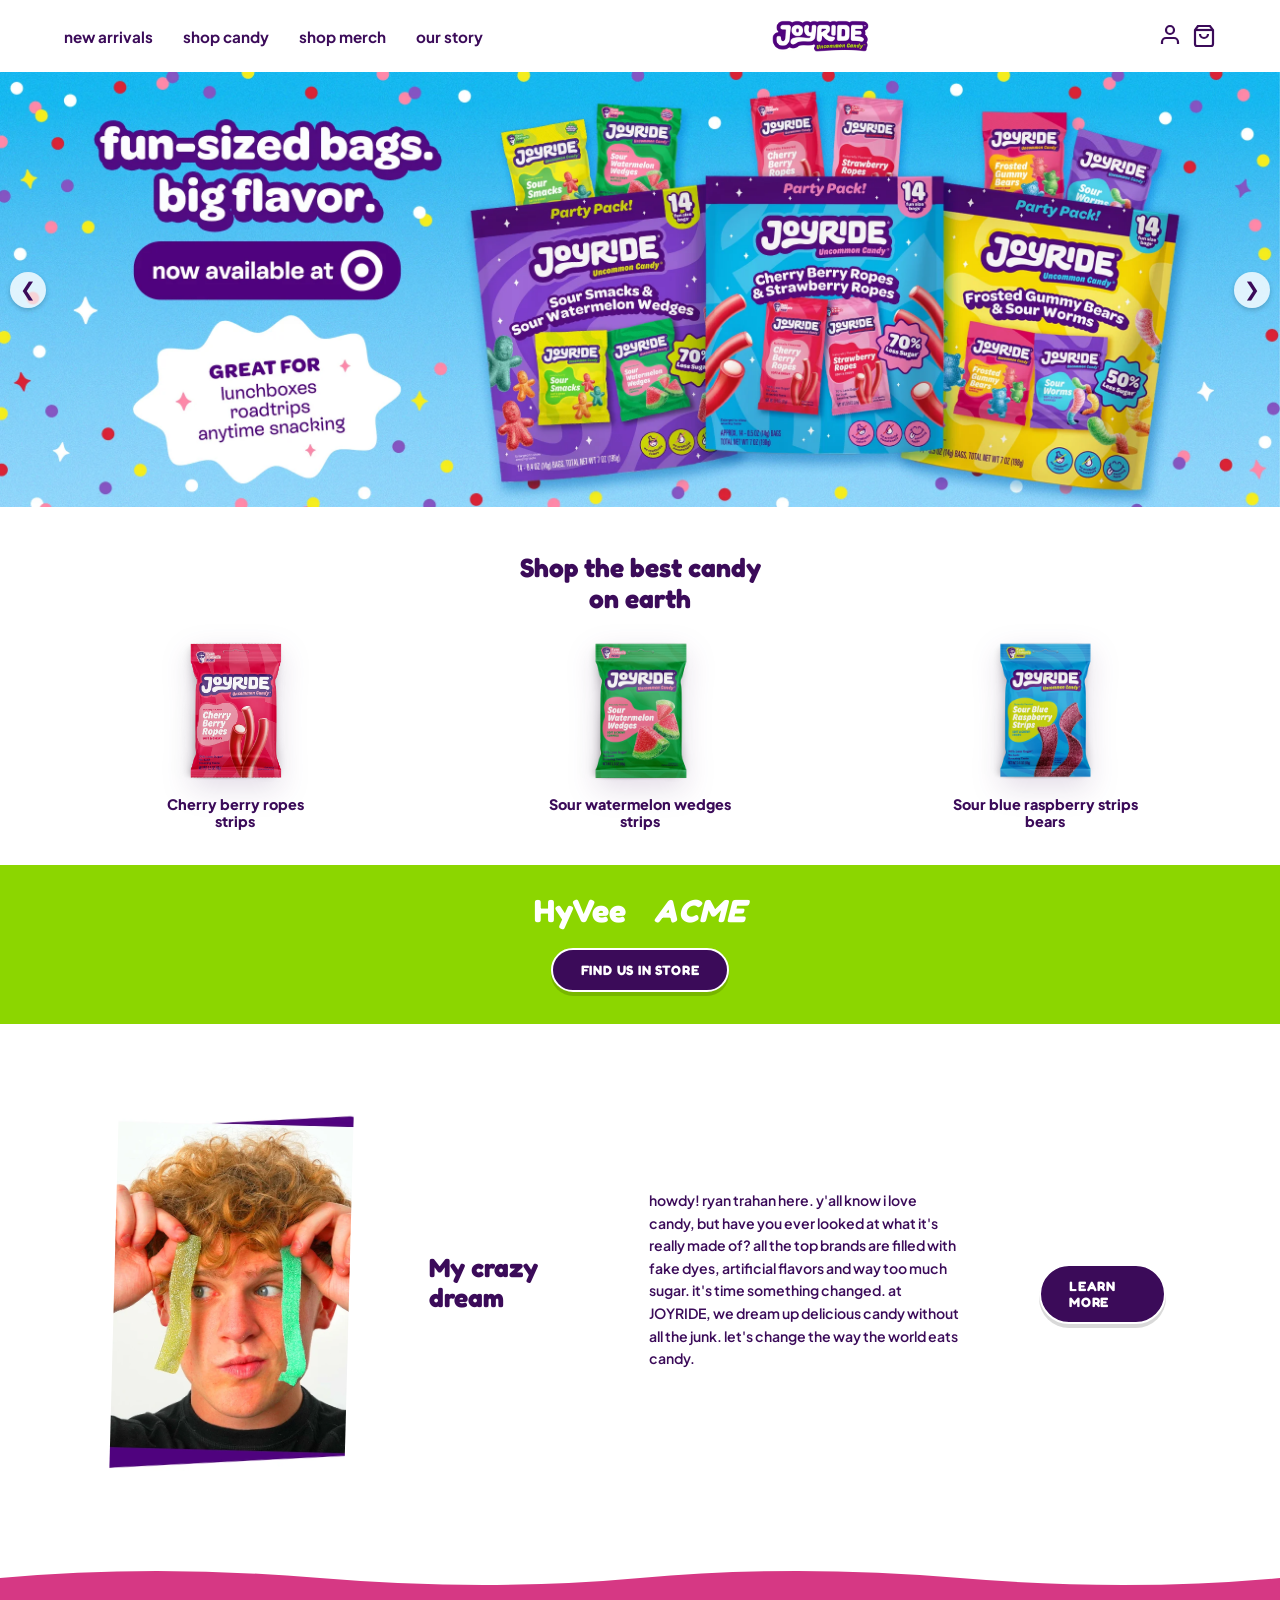
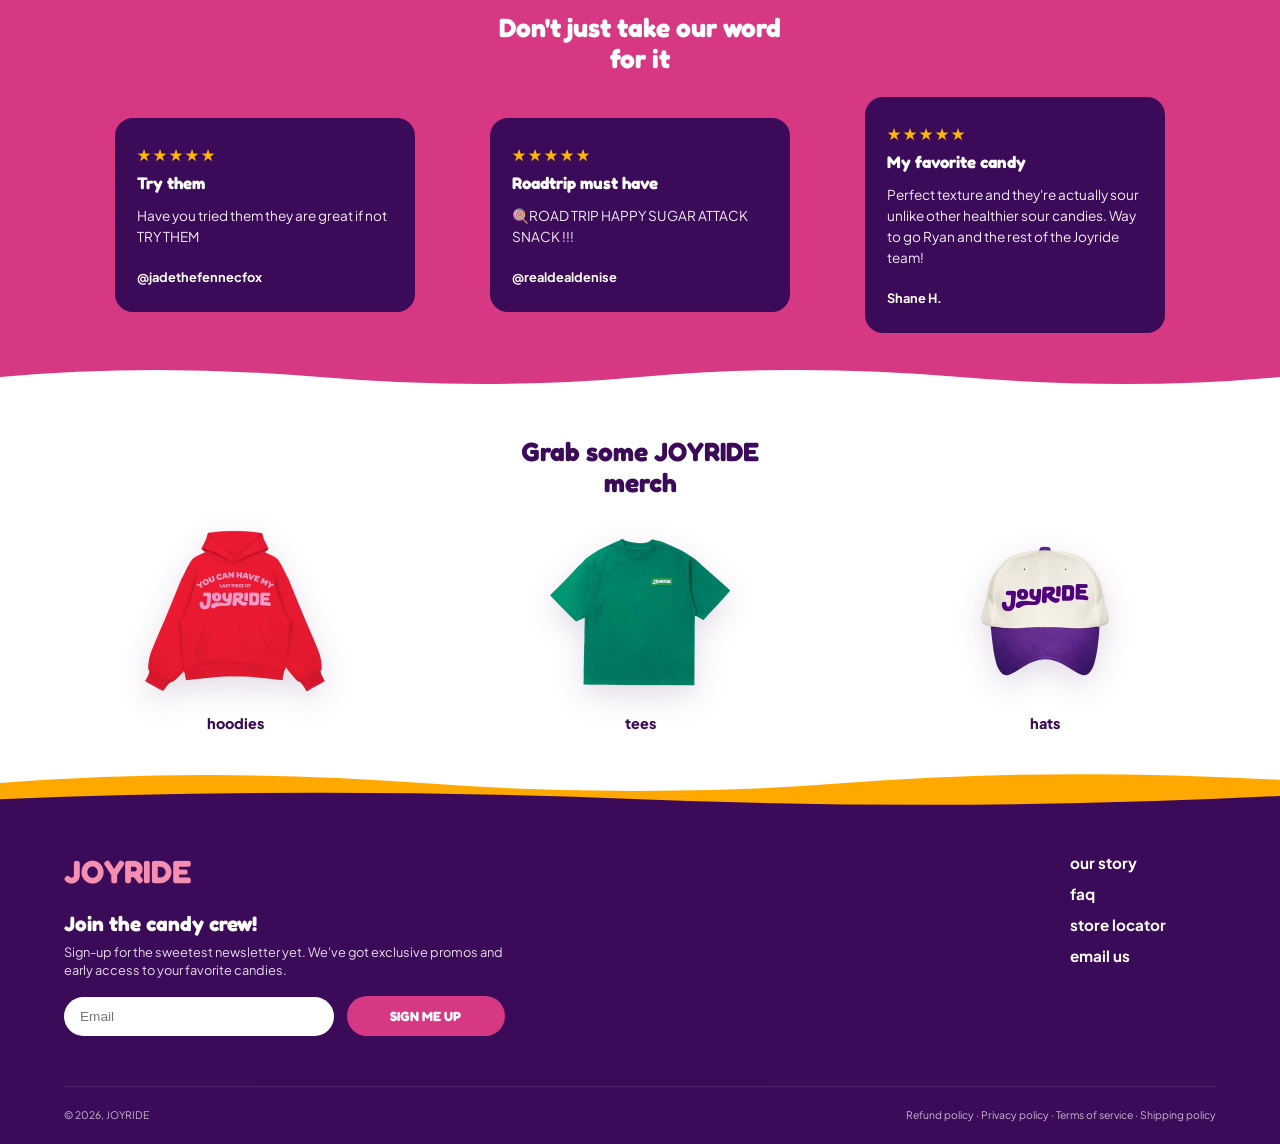
==== commit 027b3659: "Responsive gemaakt" ====
--- a/index.html
+++ b/index.html
@@ -10,29 +10,59 @@
 </head>
 <body>
 
-    <!-- 1. MOBILE HEADER -->
+    
     <header class="site-header">
+        <!-- De hamburger knop (is de eerste button direct in de header) -->
         <button aria-label="Open menu">
-            <svg width="26" height="26" viewBox="0 0 24 24" fill="none" stroke="currentColor" stroke-width="2.5" stroke-linecap="round"><line x1="3" y1="6" x2="21" y2="6"></line><line x1="3" y1="12" x2="21" y2="12"></line><line x1="3" y1="18" x2="21" y2="18"></line></svg>
+            <svg width="26" height="26" viewBox="0 0 24 24" fill="none" stroke="currentColor" stroke-width="2.5"><line x1="3" y1="6" x2="21" y2="6"></line><line x1="3" y1="12" x2="21" y2="12"></line><line x1="3" y1="18" x2="21" y2="18"></line></svg>
         </button>
+
+        <!-- Desktop navigatie -->
+        <nav>
+            <a href="#">new arrivals</a>
+            <a href="#">shop candy</a>
+            <a href="#">shop merch</a>
+            <a href="#">our story</a>
+        </nav>
 
         <a href="#">
             <img src="images/logo.webp" alt="JOYRIDE">
         </a>
 
-        <button aria-label="Shopping bag">
-            <svg width="24" height="24" viewBox="0 0 24 24" fill="none" stroke="currentColor" stroke-width="2.2"><path d="M6 2L3 6v14a2 2 0 0 0 2 2h14a2 2 0 0 0 2-2V6l-3-4z"></path><line x1="3" y1="6" x2="21" y2="6"></line><path d="M16 10a4 4 0 0 1-8 0"></path></svg>
-        </button>
+        <!-- Het blokje met de twee iconen rechts -->
+        <div>
+            <!-- Account icoon (is de eerste knop in deze div) -->
+            <button aria-label="Account">
+                <svg width="24" height="24" viewBox="0 0 24 24" fill="none" stroke="currentColor" stroke-width="2.2"><path d="M20 21v-2a4 4 0 0 0-4-4H8a4 4 0 0 0-4 4v2"></path><circle cx="12" cy="7" r="4"></circle></svg>
+            </button>
+            <!-- Winkelmand icoon (is de tweede/laatste knop) -->
+            <button aria-label="Shopping bag">
+                <svg width="24" height="24" viewBox="0 0 24 24" fill="none" stroke="currentColor" stroke-width="2.2"><path d="M6 2L3 6v14a2 2 0 0 0 2 2h14a2 2 0 0 0 2-2V6l-3-4z"></path><line x1="3" y1="6" x2="21" y2="6"></line><path d="M16 10a4 4 0 0 1-8 0"></path></svg>
+            </button>
+        </div>
     </header>
 
     <!-- 2. HERO CAROUSEL -->
     <section class="hero-carousel">
         <div>
-            <img src="images/Hero_img.webp" alt="Joyride Hero 1" class="slide active">
-            <img src="images/hero_img2.webp" alt="Joyride Hero 2" class="slide">
-
-            <button class="prev" onclick="moveHero(-1)">❮</button>
-            <button class="next" onclick="moveHero(1)">❯</button>
+            <div class="slide active">
+                <picture>
+                    <!-- Dit plaatje laadt hij alleen op desktop (minimaal 1024px breed) -->
+                    <source media="(min-width: 1024px)" srcset="images/hero_groot.webp">
+                    <!-- Dit is het normale (mobiele) plaatje -->
+                    <img src="images/Hero_img.webp" alt="Joyride Hero 1">
+                </picture>
+            </div>
+            
+            <div class="slide">
+                <picture>
+                    <source media="(min-width: 1024px)" srcset="images/herogroot_2.webp">
+                    <img src="images/hero_img2.webp" alt="Joyride Hero 2">
+                </picture>
+            </div>
+
+            <button>❮</button>
+            <button>❯</button>
         </div>
     </section>
 
@@ -41,7 +71,7 @@
         <h2>Shop the best candy<br>on earth</h2>
 
         <div>
-            <button onclick="moveProduct(-1)">❮</button>
+            <button>❮</button>
 
             <div class="slide active">
                 <img src="images/CherryBerry.webp" alt="Cherry berry ropes">
@@ -58,7 +88,7 @@
                 <p>Sour blue raspberry strips<br>bears</p>
             </div>
 
-            <button onclick="moveProduct(1)">❯</button>
+            <button>❯</button>
         </div>
     </section>
 
@@ -94,10 +124,35 @@
         <h2>Don't just take our word<br>for it</h2>
 
         <div>
-            <span>★★★★★</span>
-            <h3>Mom & kid approved</h3>
-            <p>We love everything about them. They are super yummy and the fact that they have no artificial colors or any of the other junk is the biggest plus.</p>
-            <strong>Kara A.</strong>
+            <!-- Vorige knop -->
+            <button>❮</button>
+
+            <!-- Review 1 (active = standaard zichtbaar) -->
+            <div class="slide active">
+                <span>★★★★★</span>
+                <h3>Try them</h3>
+                <p>Have you tried them they are great if not TRY THEM</p>
+                <strong>@jadethefennecfox</strong>
+            </div>
+
+            <!-- Review 2 -->
+            <div class="slide">
+                <span>★★★★★</span>
+                <h3>Roadtrip must have</h3>
+                <p>🍭ROAD TRIP HAPPY SUGAR ATTACK SNACK !!!</p>
+                <strong>@realdealdenise</strong>
+            </div>
+
+            <!-- Review 3 -->
+            <div class="slide">
+                <span>★★★★★</span>
+                <h3>My favorite candy</h3>
+                <p>Perfect texture and they're actually sour unlike other healthier sour candies. Way to go Ryan and the rest of the Joyride team!</p>
+                <strong>Shane H.</strong>
+            </div>
+
+            <!-- Volgende knop -->
+            <button>❯</button>
         </div>
     </section>
 
@@ -110,7 +165,7 @@
         <h2>Grab some JOYRIDE<br>merch</h2>
 
         <div>
-            <button onclick="moveMerch(-1)">❮</button>
+            <button>❮</button>
 
             <!-- Slide 1 (active = standaard zichtbaar) -->
             <div class="slide active">
@@ -130,7 +185,7 @@
                 <p>hats</p>
             </div>
 
-            <button onclick="moveMerch(1)">❯</button>
+            <button>❯</button>
         </div>
     </section>
 
--- a/styles/style.css
+++ b/styles/style.css
@@ -96,6 +96,16 @@
     display: block;
 }
 
+
+.site-header nav, 
+.site-header > div > button:first-of-type { 
+    display: none; 
+}
+.site-header > div { 
+    display: flex; 
+    gap: 10px; 
+}
+
 /* ==========================================
    2. HERO CAROUSEL
    ========================================== */
@@ -108,6 +118,13 @@
     position: relative;
     width: 100%;
     overflow: hidden;
+}
+
+/* Zorgt ervoor dat de hero-afbeelding nooit breder wordt dan je scherm */
+.hero-carousel img {
+    width: 100%;
+    height: auto;
+    display: block;
 }
 
 /* Basis instellingen voor ALLE slides in alle carrousels */
@@ -140,8 +157,11 @@
     box-shadow: 0 2px 5px rgba(0,0,0,0.2);
 }
 
-.hero-carousel .prev { left: 10px; }
-.hero-carousel .next { right: 10px; }
+/* Selecteer de eerste button in de sectie (links) */
+.hero-carousel button:first-of-type { left: 10px; }
+
+/* Selecteer de laatste button in de sectie (rechts) */
+.hero-carousel button:last-of-type { right: 10px; }
 
 /* ==========================================
    3. PRODUCT SLIDER & 7. MERCH SLIDER
@@ -225,10 +245,10 @@
     height: 260px;
     margin: 0 auto 28px;
     border-radius: 16px;
-    border: 3px solid var(--purple);
-    box-shadow: -10px 10px 0px var(--purple);
+    /* border: 3px solid var(--purple);
+    box-shadow: -10px 10px 0px var(--purple); */
     transform: rotate(1.5deg);
-    overflow: hidden;
+    /* overflow: hidden; */
 }
 
 .dream-section img {
@@ -261,13 +281,33 @@
     padding: 20px 20px 30px;
 }
 
+/* De carrousel opmaak voor de reviews */
 .reviews-section > div {
+    display: flex;
+    align-items: center;
+    justify-content: space-between;
+    max-width: 360px;
+    margin: 0 auto;
+}
+
+/* De pijltjes in de magenta sectie moeten wit zijn */
+.reviews-section button {
+    background: none;
+    border: none;
+    color: var(--white);
+    cursor: pointer;
+    padding: 8px;
+    font-size: 1.5rem;
+}
+
+/* Het review-kaartje zelf (de slide) */
+.reviews-section > div > div {
     background-color: var(--purple);
     color: var(--white);
     text-align: left;
     padding: 26px 22px;
     border-radius: 18px;
-    max-width: 330px;
+    max-width: 300px;
     margin: 0 auto;
 }
 
@@ -391,20 +431,143 @@
 }
 
 /* ==========================================
-   DESKTOP / TABLET UITBREIDING (Mobile-First!)
-   ========================================== */
-@media (min-width: 768px) {
+   DESKTOP UITBREIDING (Vanaf 1024 pixels breed)
+   ========================================== */
+@media (min-width: 1024px) {
+    /* 1. Header */
+    .site-header { padding: 20px 5%; }
+    
+    /* Verberg hamburger knop */
+    .site-header > button { display: none; } 
+    
+    /* Toon navigatie */
+    .site-header nav { display: flex; gap: 30px; }
+    .site-header nav a {
+        text-decoration: none;
+        color: var(--purple);
+        font-weight: 700;
+        font-size: 0.95rem;
+    }
+    
+    /* Toon account knop */
+    .site-header > div > button:first-of-type { display: block; }
+
+    /* 3. Producten & 7. Merch (Alle slides naast elkaar) */
     .product-section > div, 
     .merch-section > div {
-        max-width: 550px;
-    }
-
-    .dream-section > p {
-        max-width: 520px;
-        font-size: 1rem;
-    }
-
+        max-width: 1200px;
+        display: flex;
+        gap: 15px;
+        justify-content: center;
+    }
+    
+    .product-section .slide, 
+    .merch-section .slide {
+        display: block !important;
+        flex: 1;
+    }
+
+    /* Pijltjes verbergen */
+    .product-section button, 
+    .merch-section button {
+        display: none;
+    }
+
+    /* 5. Ryan Trahan (Foto links, tekst rechts) */
+    .dream-section {
+        display: flex;
+        align-items: center;
+        justify-content: center;
+        gap: 80px;
+        max-width: 1100px;
+        margin: 0 auto;
+        text-align: left;
+        padding: 80px 24px;
+    }
+    .dream-section .frame {
+        margin: 0;
+        width: 320px;
+        height: 380px;
+    }
+    .dream-section > div:last-child { max-width: 450px; }
+    .dream-section > p { margin: 0 0 30px 0; }
+
+    /* 6. Reviews */
     .reviews-section > div {
-        max-width: 480px;
+        max-width: 1100px;
+        gap: 24px;
+        justify-content: center;
+    }
+    
+    .reviews-section .slide {
+        display: block !important;
+        flex: 1;
+    }
+    
+    .reviews-section button {
+        display: none;
+    }
+
+    /* 8. Footer (In kolommen naast elkaar) */
+    /* 8. Footer Desktop (Achtergrond 100%, content gecentreerd) */
+    .site-footer {
+        /* Geen max-width meer hier, zodat de paarse kleur volledig naar de randen gaat */
+        text-align: left;
+        padding-bottom: 20px;
+        padding-top: 40px;
+        /* Een beetje padding aan de zijkanten voor als het scherm net iets kleiner is dan 1200px */
+        padding-left: 5%; 
+        padding-right: 5%;
+    }
+    
+    /* Het binnenste blok (waar de inhoud in zit) krijgt nu de max-width */
+    .site-footer > div:first-of-type {
+        max-width: 1200px;
+        margin: 0 auto; /* Centreert de content */
+        display: grid;
+        grid-template-columns: 1fr 1fr;
+        align-items: start;
+    }
+
+    .site-footer h3 {
+        grid-column: 1;
+        grid-row: 1;
+        margin-bottom: 20px;
+    }
+
+    .site-footer form {
+        grid-column: 1;
+        grid-row: 2;
+        max-width: 450px;
+    }
+
+    .site-footer ul {
+        grid-column: 2;
+        grid-row: 1 / span 2;
+        justify-self: end;
+        padding-right: 50px;
+    }
+
+    .site-footer form input {
+        display: inline-block;
+        width: 60%;
+        margin-right: 10px;
+        margin-bottom: 0;
+    }
+
+    .site-footer form button {
+        display: inline-block;
+        width: 35%;
+        margin: 0;
+    }
+
+    /* Ook de onderste legal-balk krijgt de max-width zodat hij uitlijnt met de rest */
+    .site-footer .legal {
+        max-width: 1200px;
+        margin: 50px auto 0; /* Auto margin centreert het blok */
+        display: flex;
+        justify-content: space-between;
+        padding-top: 20px;
+        border-top: 1px solid rgba(255, 255, 255, 0.15);
     }
 }
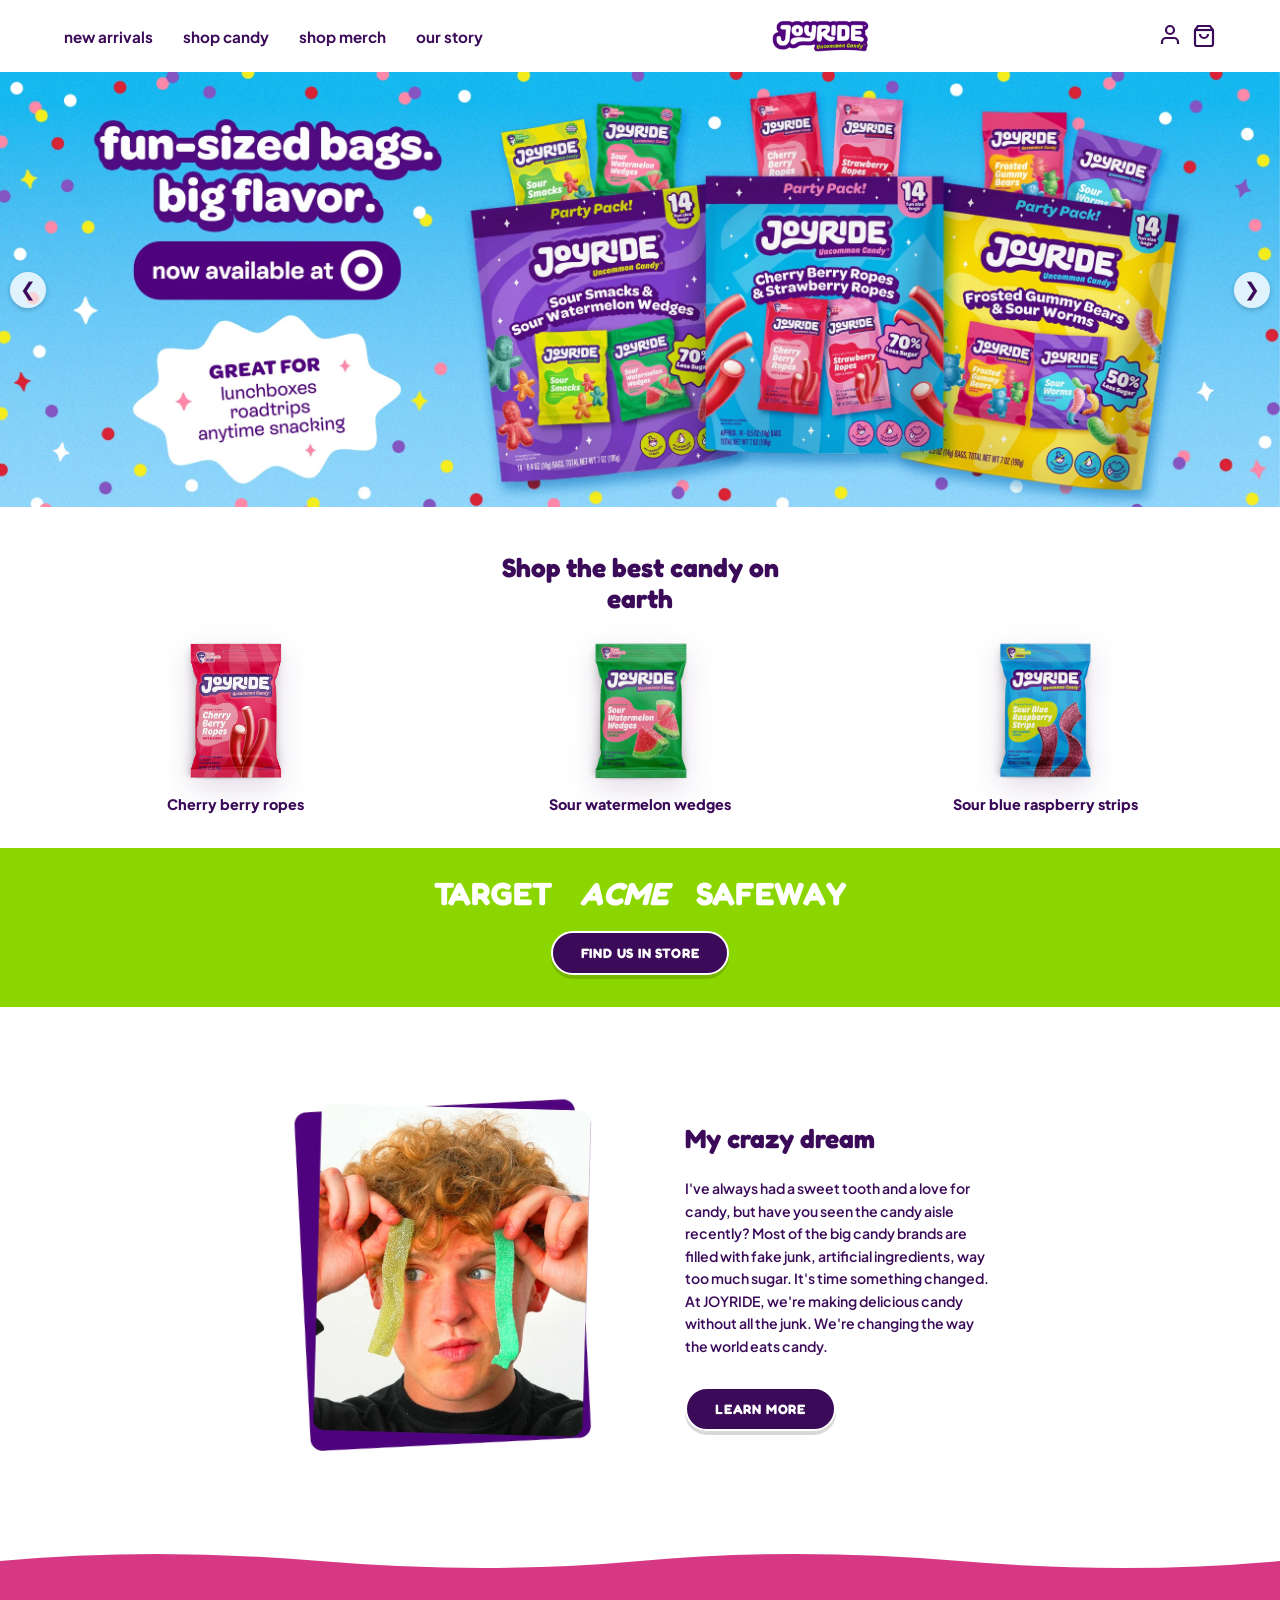
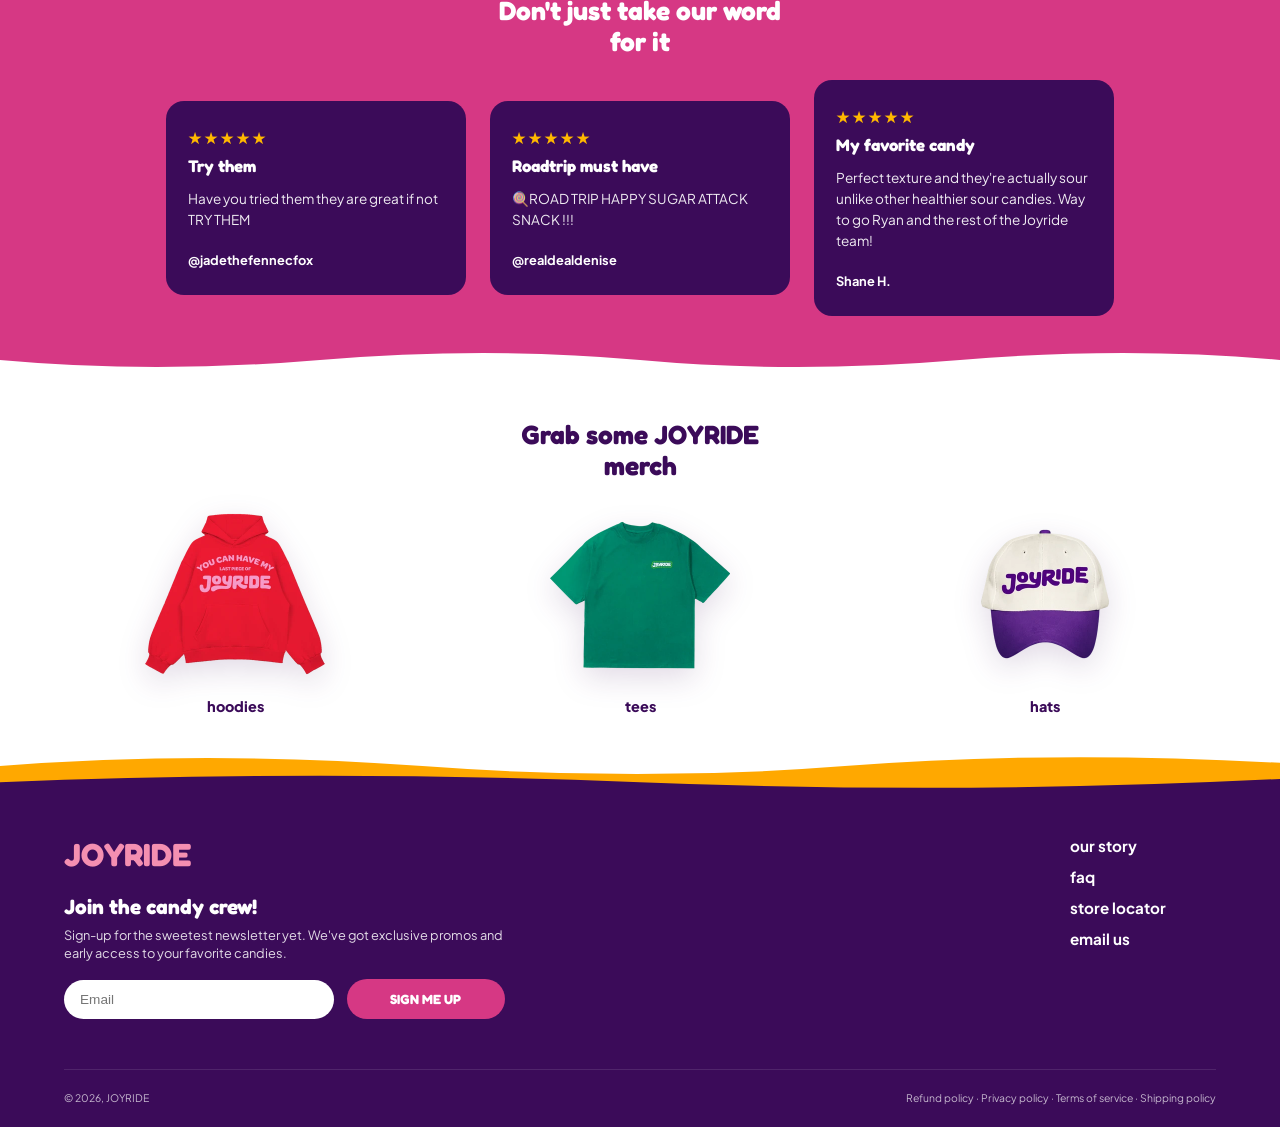
==== commit 9c548f77: "Product pagina" ====
--- a/index.html
+++ b/index.html
@@ -3,202 +3,191 @@
 <head>
     <meta charset="UTF-8">
     <meta name="viewport" content="width=device-width, initial-scale=1.0">
-    <title>JOYRIDE Uncommon Candy</title>
-    <!-- Google Fonts die de dikke ronde titels en schone bodytekst benaderen -->
-    <link href="https://fonts.googleapis.com/css2?family=Fredoka:wght@700;800&family=Plus+Jakarta+Sans:wght@500;600;700;800&display=swap" rel="stylesheet">
+    <title>JOYRIDE Sweets</title>
+	<!-- https://www.w3schools.com/html/html_favicon.asp -->
+	<link rel="icon" type="image/x-icon" href="/images/favicon_joyride.webp">
     <link rel="stylesheet" href="styles/style.css">
 </head>
 <body>
 
-    
-    <header class="site-header">
-        <!-- De hamburger knop (is de eerste button direct in de header) -->
+    <!-- 1. HEADER -->
+    <header>
+		<!-- Laten maken door gemini -->
         <button aria-label="Open menu">
-            <svg width="26" height="26" viewBox="0 0 24 24" fill="none" stroke="currentColor" stroke-width="2.5"><line x1="3" y1="6" x2="21" y2="6"></line><line x1="3" y1="12" x2="21" y2="12"></line><line x1="3" y1="18" x2="21" y2="18"></line></svg>
+            <svg width="26" height="26" viewBox="0 0 24 24" fill="none" stroke="currentColor" stroke-width="2.5" stroke-linecap="round"><line x1="3" y1="6" x2="21" y2="6"></line><line x1="3" y1="12" x2="21" y2="12"></line><line x1="3" y1="18" x2="21" y2="18"></line></svg>
         </button>
 
-        <!-- Desktop navigatie -->
         <nav>
-            <a href="#">new arrivals</a>
-            <a href="#">shop candy</a>
-            <a href="#">shop merch</a>
-            <a href="#">our story</a>
+            <a href="index.html">new arrivals</a>
+            <a href="index.html">shop candy</a>
+            <a href="index.html">shop merch</a>
+            <a href="index.html">our story</a>
         </nav>
 
-        <a href="#">
+        <a href="index.html">
             <img src="images/logo.webp" alt="JOYRIDE">
         </a>
 
-        <!-- Het blokje met de twee iconen rechts -->
-        <div>
-            <!-- Account icoon (is de eerste knop in deze div) -->
+        <menu>
             <button aria-label="Account">
                 <svg width="24" height="24" viewBox="0 0 24 24" fill="none" stroke="currentColor" stroke-width="2.2"><path d="M20 21v-2a4 4 0 0 0-4-4H8a4 4 0 0 0-4 4v2"></path><circle cx="12" cy="7" r="4"></circle></svg>
             </button>
-            <!-- Winkelmand icoon (is de tweede/laatste knop) -->
+			<!-- Laten maken door gemini -->
             <button aria-label="Shopping bag">
                 <svg width="24" height="24" viewBox="0 0 24 24" fill="none" stroke="currentColor" stroke-width="2.2"><path d="M6 2L3 6v14a2 2 0 0 0 2 2h14a2 2 0 0 0 2-2V6l-3-4z"></path><line x1="3" y1="6" x2="21" y2="6"></line><path d="M16 10a4 4 0 0 1-8 0"></path></svg>
             </button>
-        </div>
+        </menu>
     </header>
 
-    <!-- 2. HERO CAROUSEL -->
-    <section class="hero-carousel">
-        <div>
-            <div class="slide active">
-                <picture>
-                    <!-- Dit plaatje laadt hij alleen op desktop (minimaal 1024px breed) -->
+    <main>
+        <!-- SECTIE 1: HERO CAROUSEL -->
+        <section>
+            <figure>
+                <picture class="active">
                     <source media="(min-width: 1024px)" srcset="images/hero_groot.webp">
-                    <!-- Dit is het normale (mobiele) plaatje -->
                     <img src="images/Hero_img.webp" alt="Joyride Hero 1">
                 </picture>
-            </div>
-            
-            <div class="slide">
+                
                 <picture>
                     <source media="(min-width: 1024px)" srcset="images/herogroot_2.webp">
                     <img src="images/hero_img2.webp" alt="Joyride Hero 2">
                 </picture>
-            </div>
-
-            <button>❮</button>
-            <button>❯</button>
-        </div>
-    </section>
-
-    <!-- 3. PRODUCT CAROUSEL -->
-    <section class="product-section">
-        <h2>Shop the best candy<br>on earth</h2>
-
-        <div>
-            <button>❮</button>
-
-            <div class="slide active">
-                <img src="images/CherryBerry.webp" alt="Cherry berry ropes">
-                <p>Cherry berry ropes<br>strips</p>
-            </div>
-
-            <div class="slide">
-                <img src="images/Watermelon.webp" alt="Sour watermelon wedges">
-                <p>Sour watermelon wedges<br>strips</p>
-            </div>
-
-            <div class="slide">
-                <img src="images/SourStrips.webp" alt="Sour blue raspberry strips">
-                <p>Sour blue raspberry strips<br>bears</p>
-            </div>
-
-            <button>❯</button>
-        </div>
-    </section>
-
-    <!-- 4. LIME GREEN STORE BANNER -->
-    <section class="store-banner">
-        <div>
-            <span>HyVee</span>
-            <span class="acme">ACME</span>
-        </div>
-        <a href="#" class="btn-purple">FIND US IN STORE</a>
-    </section>
-
-    <!-- 5. RYAN TRAHAN SECTION -->
-    <section class="dream-section">
-        <div class="frame">
-            <img src="images/ryan.webp" alt="Ryan Trahan holding candy">
-        </div>
-
-        <h2>My crazy dream</h2>
-        <p>
-            howdy! ryan trahan here. y'all know i love candy, but have you ever looked at what it's really made of? all the top brands are filled with fake dyes, artificial flavors and way too much sugar. it's time something changed. at JOYRIDE, we dream up delicious candy without all the junk. let's change the way the world eats candy.
-        </p>
-
-        <a href="#" class="btn-purple">LEARN MORE</a>
-    </section>
-
-    <!-- 6. MAGENTA REVIEWS SECTION -->
-    <div class="wave-top">
-        <svg viewBox="0 0 500 50" preserveAspectRatio="none"><path d="M0,50 L0,25 Q60,0 125,25 T250,25 T375,25 T500,25 L500,50 Z" fill="#D63884"></path></svg>
-    </div>
-
-    <section class="reviews-section">
-        <h2>Don't just take our word<br>for it</h2>
-
-        <div>
-            <!-- Vorige knop -->
-            <button>❮</button>
-
-            <!-- Review 1 (active = standaard zichtbaar) -->
-            <div class="slide active">
-                <span>★★★★★</span>
-                <h3>Try them</h3>
-                <p>Have you tried them they are great if not TRY THEM</p>
-                <strong>@jadethefennecfox</strong>
-            </div>
-
-            <!-- Review 2 -->
-            <div class="slide">
-                <span>★★★★★</span>
-                <h3>Roadtrip must have</h3>
-                <p>🍭ROAD TRIP HAPPY SUGAR ATTACK SNACK !!!</p>
-                <strong>@realdealdenise</strong>
-            </div>
-
-            <!-- Review 3 -->
-            <div class="slide">
-                <span>★★★★★</span>
-                <h3>My favorite candy</h3>
-                <p>Perfect texture and they're actually sour unlike other healthier sour candies. Way to go Ryan and the rest of the Joyride team!</p>
-                <strong>Shane H.</strong>
-            </div>
-
-            <!-- Volgende knop -->
-            <button>❯</button>
-        </div>
-    </section>
-
-    <div class="wave-bottom">
-        <svg viewBox="0 0 500 50" preserveAspectRatio="none"><path d="M0,0 L500,0 L500,25 Q440,50 375,25 T250,25 T125,25 T0,25 Z" fill="#D63884"></path></svg>
-    </div>
-
-    <!-- 7. MERCH SECTION -->
-    <section class="merch-section">
-        <h2>Grab some JOYRIDE<br>merch</h2>
-
-        <div>
-            <button>❮</button>
-
-            <!-- Slide 1 (active = standaard zichtbaar) -->
-            <div class="slide active">
-                <img src="images/Trui.webp" alt="Joyride Hoodie">
-                <p>hoodies</p>
-            </div>
-
-            <!-- Slide 2 -->
-            <div class="slide">
-                <img src="images/shirt.webp" alt="Joyride Tee">
-                <p>tees</p>
-            </div>
-
-            <!-- Slide 3 -->
-            <div class="slide">
-                <img src="images/pet.webp" alt="Joyride Hat">
-                <p>hats</p>
-            </div>
-
-            <button>❯</button>
-        </div>
-    </section>
-
-    <!-- 8. FOOTER -->
-    <div class="footer-waves">
-        <svg viewBox="0 0 500 70" preserveAspectRatio="none">
-            <path d="M0,70 L0,25 Q80,0 165,25 T330,25 T500,20 L500,70 Z" fill="#FFA800"></path>
-            <path d="M0,70 L0,50 Q125,30 250,50 T500,45 L500,70 Z" fill="#3B0B59"></path>
+
+                <button aria-label="Previous slide">❮</button>
+                <button aria-label="Next slide">❯</button>
+            </figure>
+        </section>
+
+        <!-- SECTIE 2: PRODUCT SLIDER -->
+        <section>
+            <h2>Shop the best candy on<br>earth</h2>
+
+            <figure>
+                <button aria-label="Previous product">❮</button>
+
+                <article class="active">
+                    <a href="product.html">
+                        <img src="images/CherryBerry.webp" alt="Cherry berry ropes">
+                        <p>Cherry berry ropes</p>
+                    </a>
+                </article>
+
+                <article>
+                    <a href="product.html">
+                        <img src="images/Watermelon.webp" alt="Sour watermelon wedges">
+                        <p>Sour watermelon wedges</p>
+                    </a>
+                </article>
+
+                <article>
+                    <a href="product.html">
+                        <img src="images/SourStrips.webp" alt="Sour blue raspberry strips">
+                        <p>Sour blue raspberry strips</p>
+                    </a>
+                </article>
+
+                <button aria-label="Next product">❯</button>
+            </figure>
+        </section>
+
+        <!-- SECTIE 3:BANNER-->
+        <section>
+            <ul>
+                <li>TARGET</li>
+                <li><em>ACME</em></li>
+                <li>SAFEWAY</li>
+            </ul>
+            <a href="#">FIND US IN STORE</a>
+        </section>
+
+        <!-- SECTIE 4: RYAN TRAHAN-->
+        <section>
+            <figure>
+                <img src="images/ryan.webp" alt="Ryan Trahan holding candy">
+            </figure>
+            <article>
+                <h2>My crazy dream</h2>
+                <p>I've always had a sweet tooth and a love for candy, but have you seen the candy aisle recently? Most of the big candy brands are filled with fake junk, artificial ingredients, way too much sugar. It's time something changed. At JOYRIDE, we're making delicious candy without all the junk. We're changing the way the world eats candy.</p>
+                <a href="#">LEARN MORE</a>
+            </article>
+        </section>
+
+        <!-- SECTIE 5: REVIEWS-->
+        <svg viewBox="0 0 500 50" preserveAspectRatio="none">
+            <path d="M0,50 L0,25 Q60,0 125,25 T250,25 T375,25 T500,25 L500,50 Z" fill="#D63884"></path>
         </svg>
-    </div>
-
-    <footer class="site-footer">
-        <div>
+
+        <section>
+            <h2>Don't just take our word<br>for it</h2>
+
+            <figure>
+                <button aria-label="Previous review">❮</button>
+
+                <article class="active">
+                    <p>★★★★★</p>
+                    <h3>Try them</h3>
+                    <p>Have you tried them they are great if not TRY THEM</p>
+                    <strong>@jadethefennecfox</strong>
+                </article>
+
+                <article>
+                    <p>★★★★★</p>
+                    <h3>Roadtrip must have</h3>
+                    <p>🍭ROAD TRIP HAPPY SUGAR ATTACK SNACK !!!</p>
+                    <strong>@realdealdenise</strong>
+                </article>
+
+                <article>
+                    <p>★★★★★</p>
+                    <h3>My favorite candy</h3>
+                    <p>Perfect texture and they're actually sour unlike other healthier sour candies. Way to go Ryan and the rest of the Joyride team!</p>
+                    <strong>Shane H.</strong>
+                </article>
+
+                <button aria-label="Next review">❯</button>
+            </figure>
+        </section>
+
+        <svg viewBox="0 0 500 50" preserveAspectRatio="none">
+            <path d="M0,0 L0,25 Q60,50 125,25 T250,25 T375,25 T500,25 L500,0 Z" fill="#D63884"></path>
+        </svg>
+
+        <!-- SECTIE 6: MERCH-->
+        <section>
+            <h2>Grab some JOYRIDE<br>merch</h2>
+
+            <figure>
+                <button aria-label="Previous merch">❮</button>
+
+                <article class="active">
+                    <img src="images/Trui.webp" alt="Joyride Hoodie">
+                    <p>hoodies</p>
+                </article>
+
+                <article>
+                    <img src="images/shirt.webp" alt="Joyride Tee">
+                    <p>tees</p>
+                </article>
+
+                <article>
+                    <img src="images/pet.webp" alt="Joyride Hat">
+                    <p>hats</p>
+                </article>
+
+                <button aria-label="Next merch">❯</button>
+            </figure>
+        </section>
+    </main>
+
+    <!-- 7. FOOTER-->
+	 <!-- Svg laten maken door gemini -->
+    <svg viewBox="0 0 500 70" preserveAspectRatio="none">
+        <path d="M0,70 L0,25 Q80,0 165,25 T330,25 T500,20 L500,70 Z" fill="#FFA800"></path>
+        <path d="M0,70 L0,50 Q125,30 250,50 T500,45 L500,70 Z" fill="#3B0B59"></path>
+    </svg>
+
+    <footer>
+        <section>
             <h3>JOYRIDE</h3>
             <ul>
                 <li><a href="#">our story</a></li>
@@ -213,12 +202,12 @@
                 <input type="email" placeholder="Email">
                 <button type="button">SIGN ME UP</button>
             </form>
-        </div>
-
-        <div class="legal">
+        </section>
+
+        <small>
             <p>© 2026, JOYRIDE</p>
             <p>Refund policy · Privacy policy · Terms of service · Shipping policy</p>
-        </div>
+        </small>
     </footer>
 
     <script src="scripts/script.js"></script>
--- a/styles/style.css
+++ b/styles/style.css
@@ -1,20 +1,36 @@
-/* ==========================================
+/* ==============
+   VARIABLE FONTS
+   ============== */
+@font-face {
+    font-family: 'Fredoka';
+    font-style: normal;
+    font-weight: 300 700;
+    font-display: swap;
+    src: url('../fonts/Fredoka-VariableFont_wdth,wght.woff2') format('woff2'); 
+} 
+/* https://fonts.google.com/specimen/Fredoka */
+
+@font-face {
+    font-family: 'Plus Jakarta Sans';
+    font-style: normal;
+    font-weight: 200 800;
+    font-display: swap;
+    src: url('../fonts/PlusJakartaSans-VariableFont_wght.woff2') format('woff2');
+}
+/* https://fonts.google.com/specimen/Plus+Jakarta+Sans?preview.script=Latn */
+
+/* ==========
    VARIABELEN
-   ========================================== */
+   ========== */
 :root {
     --purple: #3B0B59;
     --hero-blue: #6AD1F7;
     --lime-green: #8CD600;
     --magenta: #D63884;
     --orange-wave: #FFA800;
-    --pink-bag: #F48FB1;
-    --hoodie-red: #EE1C25;
     --white: #FFFFFF;
 }
 
-/* ==========================================
-   BASIS & RESET
-   ========================================== */
 * {
     margin: 0;
     padding: 0;
@@ -33,11 +49,7 @@
     font-family: 'Fredoka', sans-serif;
 }
 
-/* Standaard opmaak voor alle sectie-titels */
-.product-section h2, 
-.dream-section h2, 
-.reviews-section h2, 
-.merch-section h2 {
+main h2 {
     font-size: 1.65rem;
     line-height: 1.15;
     font-weight: 800;
@@ -45,13 +57,9 @@
     margin-bottom: 24px;
 }
 
-/* De review titel is wit */
-.reviews-section h2 {
-    color: var(--white);
-}
-
-/* Paarse knoppen (Find us in store / Learn more) */
-.btn-purple {
+/* Paarse knoppen in Sectie 3 en Sectie 4 */
+main > section:nth-of-type(3) a,
+main > section:nth-of-type(4) a {
     display: inline-block;
     background-color: var(--purple);
     color: var(--white);
@@ -67,10 +75,10 @@
     text-transform: uppercase;
 }
 
-/* ==========================================
+/* ==========
    1. HEADER
-   ========================================== */
-.site-header {
+   ========== */
+header {
     display: flex;
     justify-content: space-between;
     align-items: center;
@@ -81,7 +89,7 @@
     z-index: 100;
 }
 
-.site-header button {
+header button {
     background: none;
     border: none;
     color: var(--purple);
@@ -90,56 +98,53 @@
     align-items: center;
 }
 
-.site-header img {
+header img {
     height: 32px; 
     width: auto;
     display: block;
 }
 
-
-.site-header nav, 
-.site-header > div > button:first-of-type { 
+header nav, 
+header menu button:first-of-type { 
     display: none; 
 }
-.site-header > div { 
+
+header menu { 
     display: flex; 
     gap: 10px; 
-}
-
-/* ==========================================
-   2. HERO CAROUSEL
-   ========================================== */
-.hero-carousel {
+    list-style: none;
+}
+
+/* =======================
+   SECTIE 1: HERO CAROUSEL
+   ======================= */
+main > section:nth-of-type(1):not(:only-of-type) {
     width: 100%;
     background-color: var(--hero-blue);
 }
 
-.hero-carousel > div {
+main > section:nth-of-type(1):not(:only-of-type) figure {
     position: relative;
     width: 100%;
     overflow: hidden;
 }
 
-/* Zorgt ervoor dat de hero-afbeelding nooit breder wordt dan je scherm */
-.hero-carousel img {
+main > section:nth-of-type(1):not(:only-of-type) picture {
+    display: none;
+    width: 100%;
+}
+
+main > section:nth-of-type(1):not(:only-of-type) picture.active {
+    display: block;
+}
+
+main > section:nth-of-type(1):not(:only-of-type) img {
     width: 100%;
     height: auto;
     display: block;
 }
 
-/* Basis instellingen voor ALLE slides in alle carrousels */
-.slide {
-    display: none;
-    width: 100%;
-    height: auto;
-}
-
-.slide.active {
-    display: block;
-}
-
-/* Pijltjes voor de Hero Carousel */
-.hero-carousel button {
+main > section:nth-of-type(1):not(:only-of-type) button {
     position: absolute;
     top: 50%;
     transform: translateY(-50%);
@@ -157,20 +162,19 @@
     box-shadow: 0 2px 5px rgba(0,0,0,0.2);
 }
 
-/* Selecteer de eerste button in de sectie (links) */
-.hero-carousel button:first-of-type { left: 10px; }
-
-/* Selecteer de laatste button in de sectie (rechts) */
-.hero-carousel button:last-of-type { right: 10px; }
+main > section:nth-of-type(1):not(:only-of-type) button:first-of-type { left: 10px; }
+main > section:nth-of-type(1):not(:only-of-type) button:last-of-type { right: 10px; }
 
 /* ==========================================
-   3. PRODUCT SLIDER & 7. MERCH SLIDER
+   SECTIE 2 (PRODUCTEN) & SECTIE 6 (MERCH)
    ========================================== */
-.product-section, .merch-section {
+main > section:nth-of-type(2), 
+main > section:nth-of-type(6) {
     padding: 45px 16px 35px;
 }
 
-.product-section > div, .merch-section > div {
+main > section:nth-of-type(2) figure, 
+main > section:nth-of-type(6) figure {
     display: flex;
     align-items: center;
     justify-content: space-between;
@@ -178,8 +182,8 @@
     margin: 0 auto;
 }
 
-/* Tekstpijltjes voor producten en merch */
-.product-section button, .merch-section button {
+main > section:nth-of-type(2) button, 
+main > section:nth-of-type(6) button {
     background: none;
     border: none;
     color: var(--purple);
@@ -188,12 +192,25 @@
     font-size: 1.5rem;
 }
 
-/* Product slide inhoud */
-.product-section .slide, .merch-section .slide {
-    text-align: center;
-}
-
-.product-section img {
+/* Verberg inactieve slides voor Producten, Reviews en Merch */
+main > section:nth-of-type(2) article,
+main > section:nth-of-type(5) article,
+main > section:nth-of-type(6) article {
+    display: none;
+    width: 100%;
+}
+
+main > section:nth-of-type(2) article.active,
+main > section:nth-of-type(5) article.active,
+main > section:nth-of-type(6) article.active {
+    display: block;
+}
+
+main > section:nth-of-type(2) a {
+    text-decoration: none;
+}
+
+main > section:nth-of-type(2) img {
     width: 145px; 
     height: auto;
     margin: 0 auto 14px;
@@ -201,7 +218,16 @@
     filter: drop-shadow(0 10px 15px rgba(59, 11, 89, 0.15));
 }
 
-.product-section p, .merch-section p {
+main > section:nth-of-type(6) img {
+    width: 180px;
+    height: auto;
+    margin: 0 auto 14px;
+    display: block;
+    filter: drop-shadow(0 10px 15px rgba(59, 11, 89, 0.15));
+}
+
+main > section:nth-of-type(2) p, 
+main > section:nth-of-type(6) p {
     font-weight: 800;
     font-size: 0.9rem;
     line-height: 1.2;
@@ -209,14 +235,15 @@
 }
 
 /* ==========================================
-   4. LIME GREEN STORE BANNER
+   SECTIE 3: BANNER
    ========================================== */
-.store-banner {
+main > section:nth-of-type(3) {
     background-color: var(--lime-green);
     padding: 26px 16px 32px;
 }
 
-.store-banner div {
+main > section:nth-of-type(3) ul {
+    list-style: none;
     display: flex;
     justify-content: center;
     align-items: center;
@@ -228,36 +255,29 @@
     margin-bottom: 18px;
 }
 
-.store-banner .acme {
-    font-style: italic;
-    letter-spacing: 1px;
-}
-
-/* ==========================================
-   5. RYAN TRAHAN ("My crazy dream")
-   ========================================== */
-.dream-section {
+/* =====================
+   SECTIE 4: RYAN TRAHAN
+   =====================*/
+main > section:nth-of-type(4) {
     padding: 45px 24px 50px;
 }
 
-.dream-section .frame {
+main > section:nth-of-type(4) figure {
     width: 230px;
     height: 260px;
     margin: 0 auto 28px;
     border-radius: 16px;
-    /* border: 3px solid var(--purple);
-    box-shadow: -10px 10px 0px var(--purple); */
     transform: rotate(1.5deg);
-    /* overflow: hidden; */
-}
-
-.dream-section img {
+    overflow: hidden;
+}
+
+main > section:nth-of-type(4) img {
     width: 100%;
     height: 100%;
     object-fit: cover;
 }
 
-.dream-section > p {
+main > section:nth-of-type(4) p {
     font-size: 0.88rem;
     line-height: 1.6;
     font-weight: 600;
@@ -266,23 +286,25 @@
     margin: 0 auto 24px;
 }
 
-/* ==========================================
-   6. MAGENTA REVIEWS MET GOLVEN
-   ========================================== */
-.wave-top svg,
-.wave-bottom svg {
+/* =================
+   SECTIE 5: REVIEWS
+   =================*/
+main > svg {
     display: block;
     width: 100%;
     height: 28px;
 }
 
-.reviews-section {
+main > section:nth-of-type(5) {
     background-color: var(--magenta);
     padding: 20px 20px 30px;
 }
 
-/* De carrousel opmaak voor de reviews */
-.reviews-section > div {
+main > section:nth-of-type(5) h2 {
+    color: var(--white);
+}
+
+main > section:nth-of-type(5) figure {
     display: flex;
     align-items: center;
     justify-content: space-between;
@@ -290,8 +312,7 @@
     margin: 0 auto;
 }
 
-/* De pijltjes in de magenta sectie moeten wit zijn */
-.reviews-section button {
+main > section:nth-of-type(5) button {
     background: none;
     border: none;
     color: var(--white);
@@ -300,8 +321,7 @@
     font-size: 1.5rem;
 }
 
-/* Het review-kaartje zelf (de slide) */
-.reviews-section > div > div {
+main > section:nth-of-type(5) article {
     background-color: var(--purple);
     color: var(--white);
     text-align: left;
@@ -311,92 +331,82 @@
     margin: 0 auto;
 }
 
-.reviews-section span {
-    display: block;
+/* Eerste <p> zijn de gele sterren */
+main > section:nth-of-type(5) article p:first-of-type {
     color: #FFB800;
     font-size: 1rem;
     letter-spacing: 2px;
     margin-bottom: 8px;
 }
 
-.reviews-section h3 {
+main > section:nth-of-type(5) article h3 {
     font-size: 1.05rem;
     margin-bottom: 12px;
 }
 
-.reviews-section p {
+/* Tweede <p> is de review tekst */
+main > section:nth-of-type(5) article p:last-of-type {
     font-size: 0.85rem;
     line-height: 1.55;
     margin-bottom: 18px;
     opacity: 0.92;
 }
 
-.reviews-section strong {
+main > section:nth-of-type(5) article strong {
     font-size: 0.8rem;
     font-weight: 700;
 }
 
-/* ==========================================
-   7. MERCH SECTION 
-   ========================================== */
-.merch-section img {
-    width: 180px; /* Pas dit aan om de merch groter of kleiner te maken */
-    height: auto;
-    margin: 0 auto 14px;
-    display: block;
-    filter: drop-shadow(0 10px 15px rgba(59, 11, 89, 0.15)); /* Zachte schaduw */
-}
-
-/* ==========================================
-   8. FOOTER (Oranje golf + Dieppaars)
-   ========================================== */
-.footer-waves svg {
+/* =========
+   7. FOOTER
+   ========= */
+body > svg {
     display: block;
     width: 100%;
     height: 45px;
 }
 
-.site-footer {
+footer {
     background-color: var(--purple);
     color: var(--white);
     padding: 30px 24px 35px;
 }
 
-.site-footer h3 {
+footer h3 {
     font-size: 2rem;
     color: #F48FB1;
     margin-bottom: 20px;
 }
 
-.site-footer ul {
+footer ul {
     list-style: none;
     margin-bottom: 35px;
 }
 
-.site-footer ul li {
+footer ul li {
     margin-bottom: 10px;
 }
 
-.site-footer ul a {
+footer ul a {
     color: var(--white);
     text-decoration: none;
     font-weight: 700;
     font-size: 0.95rem;
 }
 
-.site-footer form h4 {
+footer form h4 {
     font-size: 1.3rem;
     margin-bottom: 8px;
 }
 
-.site-footer form p {
+footer form p {
     font-size: 0.8rem;
     opacity: 0.85;
     margin-bottom: 16px;
     line-height: 1.4;
 }
 
-.site-footer input {
+footer input {
     width: 100%;
     max-width: 300px;
     padding: 12px 16px;
@@ -406,7 +416,7 @@
     margin-bottom: 10px;
 }
 
-.site-footer button {
+footer button {
     display: block;
     width: 100%;
     max-width: 300px;
@@ -421,7 +431,8 @@
     cursor: pointer;
 }
 
-.site-footer .legal {
+footer small {
+    display: block;
     font-size: 0.65rem;
     opacity: 0.7;
     line-height: 1.6;
@@ -430,51 +441,205 @@
     margin-top: 40px;
 }
 
-/* ==========================================
-   DESKTOP UITBREIDING (Vanaf 1024 pixels breed)
-   ========================================== */
+/* =====================
+   PRODUCT DETAIL PAGINA
+   =====================*/
+main > section:only-of-type {
+    padding: 20px 20px 60px;
+    text-align: left;
+    max-width: 500px;
+    margin: 0 auto;
+}
+
+main > section:only-of-type figure {
+    text-align: center;
+    margin-bottom: 24px;
+}
+
+main > section:only-of-type figure img {
+    width: 100%;
+    max-width: 340px;
+    height: auto;
+    display: block;
+    margin: 0 auto 20px;
+}
+
+main > section:only-of-type figcaption {
+    display: flex;
+    justify-content: center;
+    align-items: center;
+    gap: 24px;
+    font-size: 0.8rem;
+    font-weight: 800;
+}
+
+main > section:only-of-type figcaption button {
+    background: none;
+    border: none;
+    color: var(--purple);
+    font-size: 0.9rem;
+    opacity: 0.5;
+}
+
+main > section:only-of-type h1 {
+    font-size: 2.1rem;
+    font-weight: 800;
+    color: var(--purple);
+    margin-bottom: 6px;
+}
+
+main > section:only-of-type article > p:nth-of-type(1) {
+    font-family: 'Fredoka', sans-serif;
+    font-size: 1.9rem;
+    font-weight: 800;
+    font-style: italic;
+    color: #1A75BB;
+    margin-bottom: 18px;
+}
+
+main > section:only-of-type article > p:nth-of-type(2) {
+    font-size: 1.25rem;
+    letter-spacing: 2px;
+    margin-bottom: 20px;
+    display: flex;
+    align-items: center;
+    gap: 10px;
+}
+
+main > section:only-of-type article > p:nth-of-type(2) strong {
+    font-size: 0.9rem;
+    font-weight: 800;
+    letter-spacing: 0;
+}
+
+main > section:only-of-type fieldset {
+    border: none;
+}
+
+main > section:only-of-type fieldset:first-of-type {
+    display: flex;
+    gap: 12px;
+    margin-bottom: 20px;
+}
+
+main > section:only-of-type legend {
+    font-size: 0.9rem;
+    font-weight: 800;
+    margin-bottom: 8px;
+}
+
+main > section:only-of-type fieldset:first-of-type button {
+    width: 105px;
+    padding: 10px 0;
+    border-radius: 10px;
+    font-family: 'Plus Jakarta Sans', sans-serif;
+    font-weight: 800;
+    font-size: 0.95rem;
+}
+
+main > section:only-of-type fieldset:first-of-type button:first-of-type {
+    border: 1.5px solid #E2E2E2;
+    background-color: var(--white);
+    color: var(--purple);
+}
+
+main > section:only-of-type fieldset:first-of-type button:last-of-type {
+    border: 1.5px solid var(--purple);
+    background-color: var(--purple);
+    color: var(--white);
+}
+
+main > section:only-of-type fieldset:last-of-type {
+    display: flex;
+    align-items: center;
+    justify-content: space-between;
+    width: 145px;
+    padding: 10px 18px;
+    border: 2px solid #1A75BB;
+    border-radius: 12px;
+    margin-bottom: 22px;
+}
+
+main > section:only-of-type fieldset:last-of-type button {
+    background: none;
+    border: none;
+    color: #1A75BB;
+    font-size: 1.2rem;
+}
+
+main > section:only-of-type fieldset:last-of-type output {
+    font-weight: 800;
+    font-size: 1.05rem;
+    color: #1A75BB;
+}
+
+main > section:only-of-type form > button {
+    width: 100%;
+    background-color: var(--purple);
+    color: var(--white);
+    border: none;
+    border-radius: 12px;
+    padding: 16px;
+    font-family: 'Plus Jakarta Sans', sans-serif;
+    font-size: 0.95rem;
+    font-weight: 800;
+    letter-spacing: 0.5px;
+    margin-bottom: 28px;
+}
+
+main > section:only-of-type article > p:last-of-type {
+    font-size: 0.92rem;
+    line-height: 1.6;
+    font-weight: 700;
+}
+
+/* ========
+   DESKTOP
+   ========*/
 @media (min-width: 1024px) {
     /* 1. Header */
-    .site-header { padding: 20px 5%; }
-    
-    /* Verberg hamburger knop */
-    .site-header > button { display: none; } 
-    
-    /* Toon navigatie */
-    .site-header nav { display: flex; gap: 30px; }
-    .site-header nav a {
+    header { padding: 20px 5%; }
+    header > button { display: none; } 
+    header nav { display: flex; gap: 30px; }
+    header nav a {
         text-decoration: none;
         color: var(--purple);
         font-weight: 700;
         font-size: 0.95rem;
     }
-    
-    /* Toon account knop */
-    .site-header > div > button:first-of-type { display: block; }
-
-    /* 3. Producten & 7. Merch (Alle slides naast elkaar) */
-    .product-section > div, 
-    .merch-section > div {
+    header menu button:first-of-type { display: block; }
+
+    /* Sectie 2 (Producten), Sectie 5 (Reviews) & Sectie 6 (Merch) naast elkaar */
+    main > section:nth-of-type(2) figure, 
+    main > section:nth-of-type(6) figure {
         max-width: 1200px;
-        display: flex;
         gap: 15px;
         justify-content: center;
     }
+
+    main > section:nth-of-type(5) figure {
+        max-width: 1100px;
+        gap: 24px;
+        justify-content: center;
+    }
     
-    .product-section .slide, 
-    .merch-section .slide {
+    main > section:nth-of-type(2) article, 
+    main > section:nth-of-type(5) article,
+    main > section:nth-of-type(6) article {
         display: block !important;
         flex: 1;
-    }
-
-    /* Pijltjes verbergen */
-    .product-section button, 
-    .merch-section button {
+        margin: 0;
+    }
+
+    /* Verberg slider-knoppen op desktop */
+    main > section:nth-of-type(2) button, 
+    main > section:nth-of-type(5) button,
+    main > section:nth-of-type(6) button {
         display: none;
     }
 
-    /* 5. Ryan Trahan (Foto links, tekst rechts) */
-    .dream-section {
+    /* Sectie 4: Ryan Trahan */
+    main > section:nth-of-type(4) {
         display: flex;
         align-items: center;
         justify-content: center;
@@ -484,90 +649,77 @@
         text-align: left;
         padding: 80px 24px;
     }
-    .dream-section .frame {
+    main > section:nth-of-type(4) figure {
         margin: 0;
         width: 320px;
         height: 380px;
     }
-    .dream-section > div:last-child { max-width: 450px; }
-    .dream-section > p { margin: 0 0 30px 0; }
-
-    /* 6. Reviews */
-    .reviews-section > div {
-        max-width: 1100px;
-        gap: 24px;
-        justify-content: center;
+    main > section:nth-of-type(4) article { max-width: 450px; }
+    main > section:nth-of-type(4) p { margin: 0 0 30px 0; }
+
+    /* Footer */
+    footer {
+        text-align: left;
+        padding: 40px 5% 20px;
     }
     
-    .reviews-section .slide {
-        display: block !important;
-        flex: 1;
-    }
-    
-    .reviews-section button {
-        display: none;
-    }
-
-    /* 8. Footer (In kolommen naast elkaar) */
-    /* 8. Footer Desktop (Achtergrond 100%, content gecentreerd) */
-    .site-footer {
-        /* Geen max-width meer hier, zodat de paarse kleur volledig naar de randen gaat */
-        text-align: left;
-        padding-bottom: 20px;
-        padding-top: 40px;
-        /* Een beetje padding aan de zijkanten voor als het scherm net iets kleiner is dan 1200px */
-        padding-left: 5%; 
-        padding-right: 5%;
-    }
-    
-    /* Het binnenste blok (waar de inhoud in zit) krijgt nu de max-width */
-    .site-footer > div:first-of-type {
+    footer > section {
         max-width: 1200px;
-        margin: 0 auto; /* Centreert de content */
+        margin: 0 auto;
         display: grid;
         grid-template-columns: 1fr 1fr;
         align-items: start;
     }
 
-    .site-footer h3 {
+    footer h3 {
         grid-column: 1;
         grid-row: 1;
         margin-bottom: 20px;
     }
 
-    .site-footer form {
+    footer form {
         grid-column: 1;
         grid-row: 2;
         max-width: 450px;
     }
 
-    .site-footer ul {
+    footer ul {
         grid-column: 2;
         grid-row: 1 / span 2;
         justify-self: end;
         padding-right: 50px;
-    }
-
-    .site-footer form input {
+        margin-bottom: 0;
+    }
+
+    footer form input {
         display: inline-block;
         width: 60%;
         margin-right: 10px;
         margin-bottom: 0;
     }
 
-    .site-footer form button {
+    footer form button {
         display: inline-block;
         width: 35%;
         margin: 0;
     }
 
-    /* Ook de onderste legal-balk krijgt de max-width zodat hij uitlijnt met de rest */
-    .site-footer .legal {
+    footer small {
         max-width: 1200px;
-        margin: 50px auto 0; /* Auto margin centreert het blok */
+        margin: 50px auto 0;
         display: flex;
         justify-content: space-between;
         padding-top: 20px;
         border-top: 1px solid rgba(255, 255, 255, 0.15);
     }
+
+    /* Product Detail Pagina op Desktop */
+    main > section:only-of-type {
+        max-width: 1050px;
+        display: grid;
+        grid-template-columns: 1fr 1fr;
+        gap: 60px;
+        align-items: start;
+        padding-top: 50px;
+    }
 }
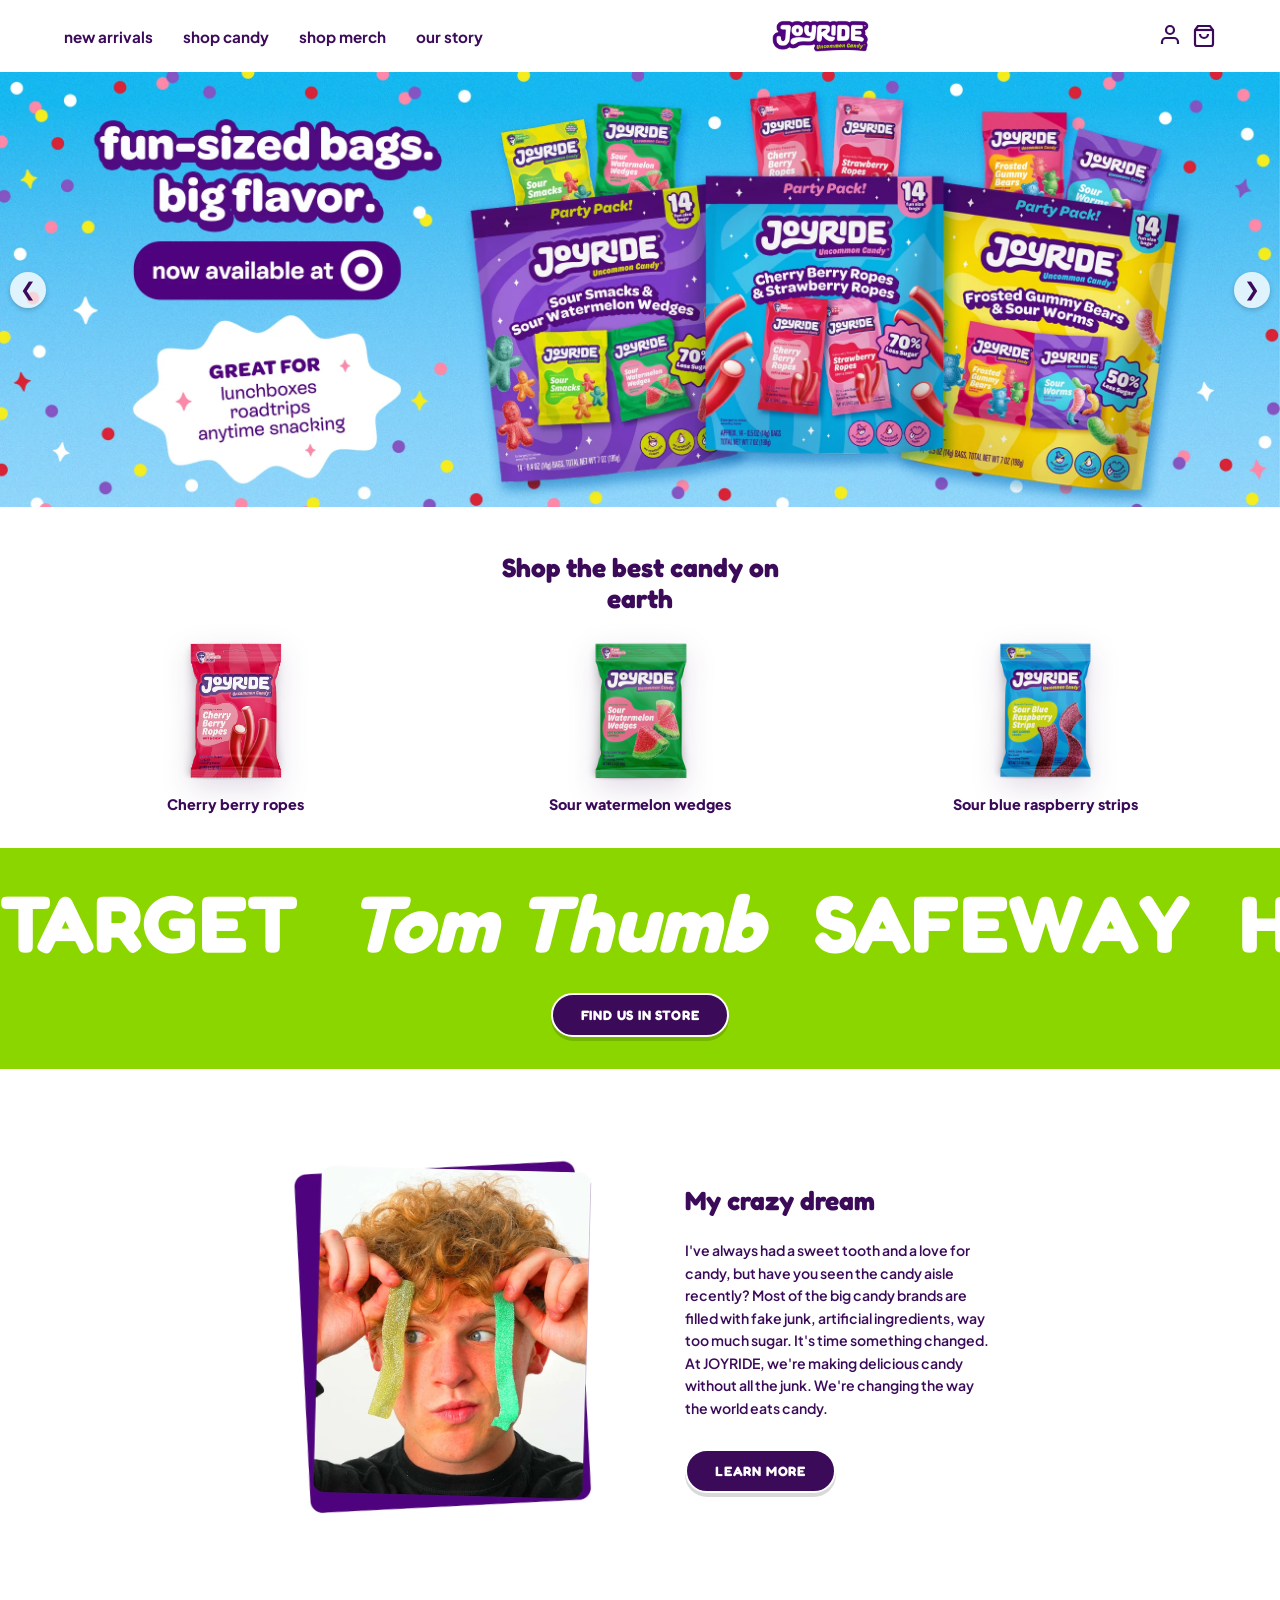
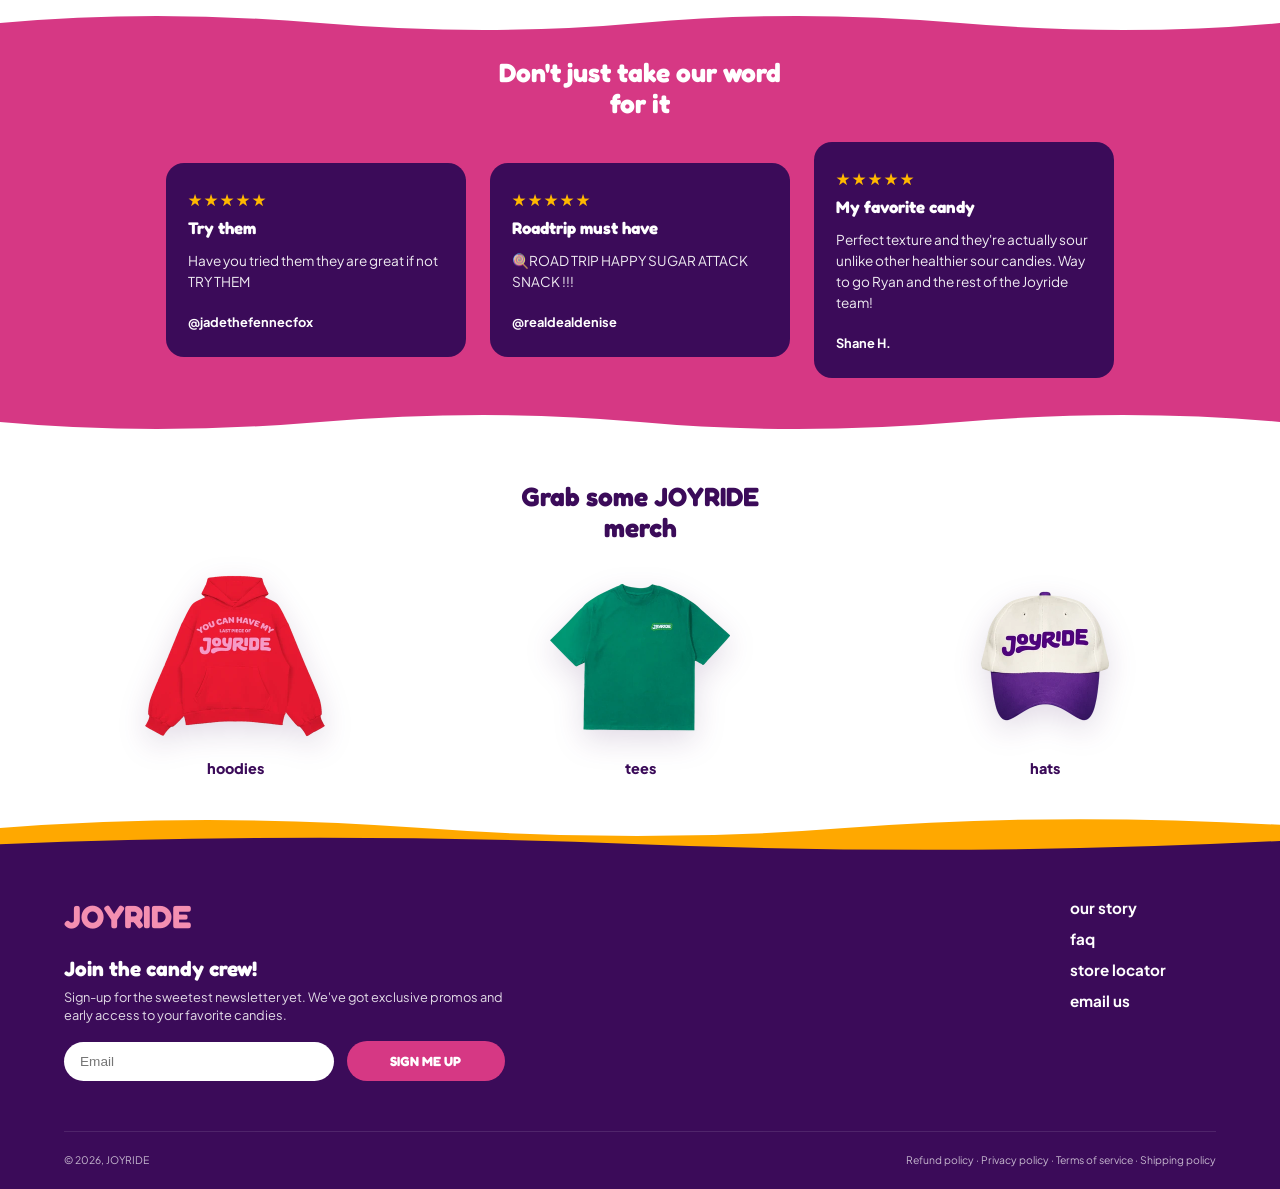
==== commit e30418ac: "Aanpassing" ====
--- a/index.html
+++ b/index.html
@@ -93,9 +93,19 @@
         <!-- SECTIE 3:BANNER-->
         <section>
             <ul>
+                <!-- Rijtje 1 -->
                 <li>TARGET</li>
+                <li><em>Tom Thumb</em></li>
+                <li>SAFEWAY</li>
+                <li>H-E-B</li>
                 <li><em>ACME</em></li>
-                <li>SAFEWAY</li>
+                
+                <!-- Rijtje 2 (Exact dezelfde kopie voor de naadloze lus!) -->
+                <li aria-hidden="true">TARGET</li>
+                <li aria-hidden="true"><em>Tom Thumb</em></li>
+                <li aria-hidden="true">SAFEWAY</li>
+                <li aria-hidden="true">H-E-B</li>
+                <li aria-hidden="true"><em>ACME</em></li>
             </ul>
             <a href="#">FIND US IN STORE</a>
         </section>
--- a/styles/style.css
+++ b/styles/style.css
@@ -239,20 +239,38 @@
    ========================================== */
 main > section:nth-of-type(3) {
     background-color: var(--lime-green);
-    padding: 26px 16px 32px;
+    padding: 26px 0 32px;
+    overflow: hidden; 
 }
 
 main > section:nth-of-type(3) ul {
     list-style: none;
     display: flex;
-    justify-content: center;
-    align-items: center;
-    gap: 28px;
+    align-items: center;
+    gap: 50px; 
+    padding-right: 50px; 
+    width: max-content; 
     color: var(--white);
     font-family: 'Fredoka', sans-serif;
-    font-size: 2rem;
-    font-weight: 800;
-    margin-bottom: 18px;
+    font-size: 2.2rem;
+    font-weight: 800;
+    margin-bottom: 22px;
+    
+    animation: winkel-slider 12s linear infinite;
+}
+
+main > section:nth-of-type(3) li {
+    white-space: nowrap; 
+}
+
+/* De beweging van rechts naar links*/
+@keyframes winkel-slider {
+    from {
+        transform: translateX(0);
+    }
+    to {
+        transform: translateX(-50%);
+    }
 }
 
 /* =====================
@@ -638,6 +656,11 @@
         display: none;
     }
 
+	/* Sectie 3: Banner */
+	main > section:nth-of-type(3) ul {
+		font-size: 5rem;
+	}
+
     /* Sectie 4: Ryan Trahan */
     main > section:nth-of-type(4) {
         display: flex;
